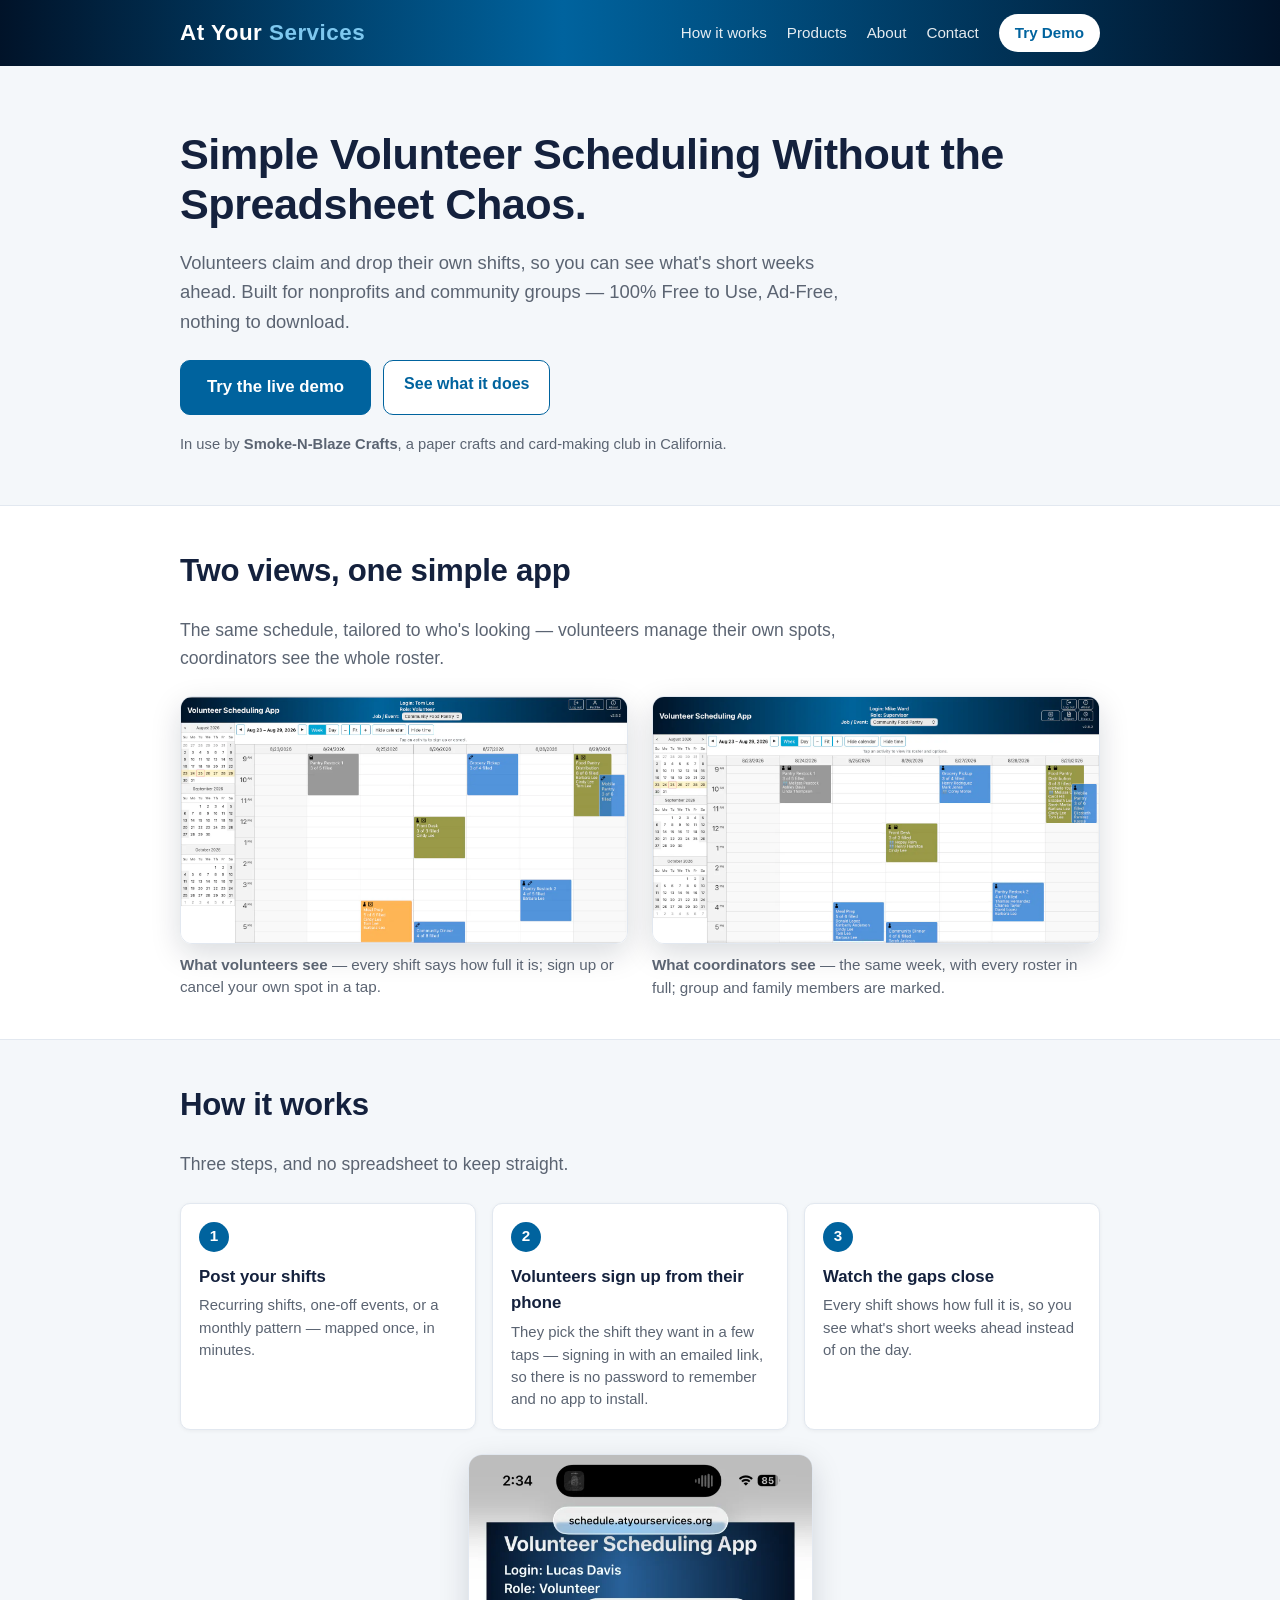
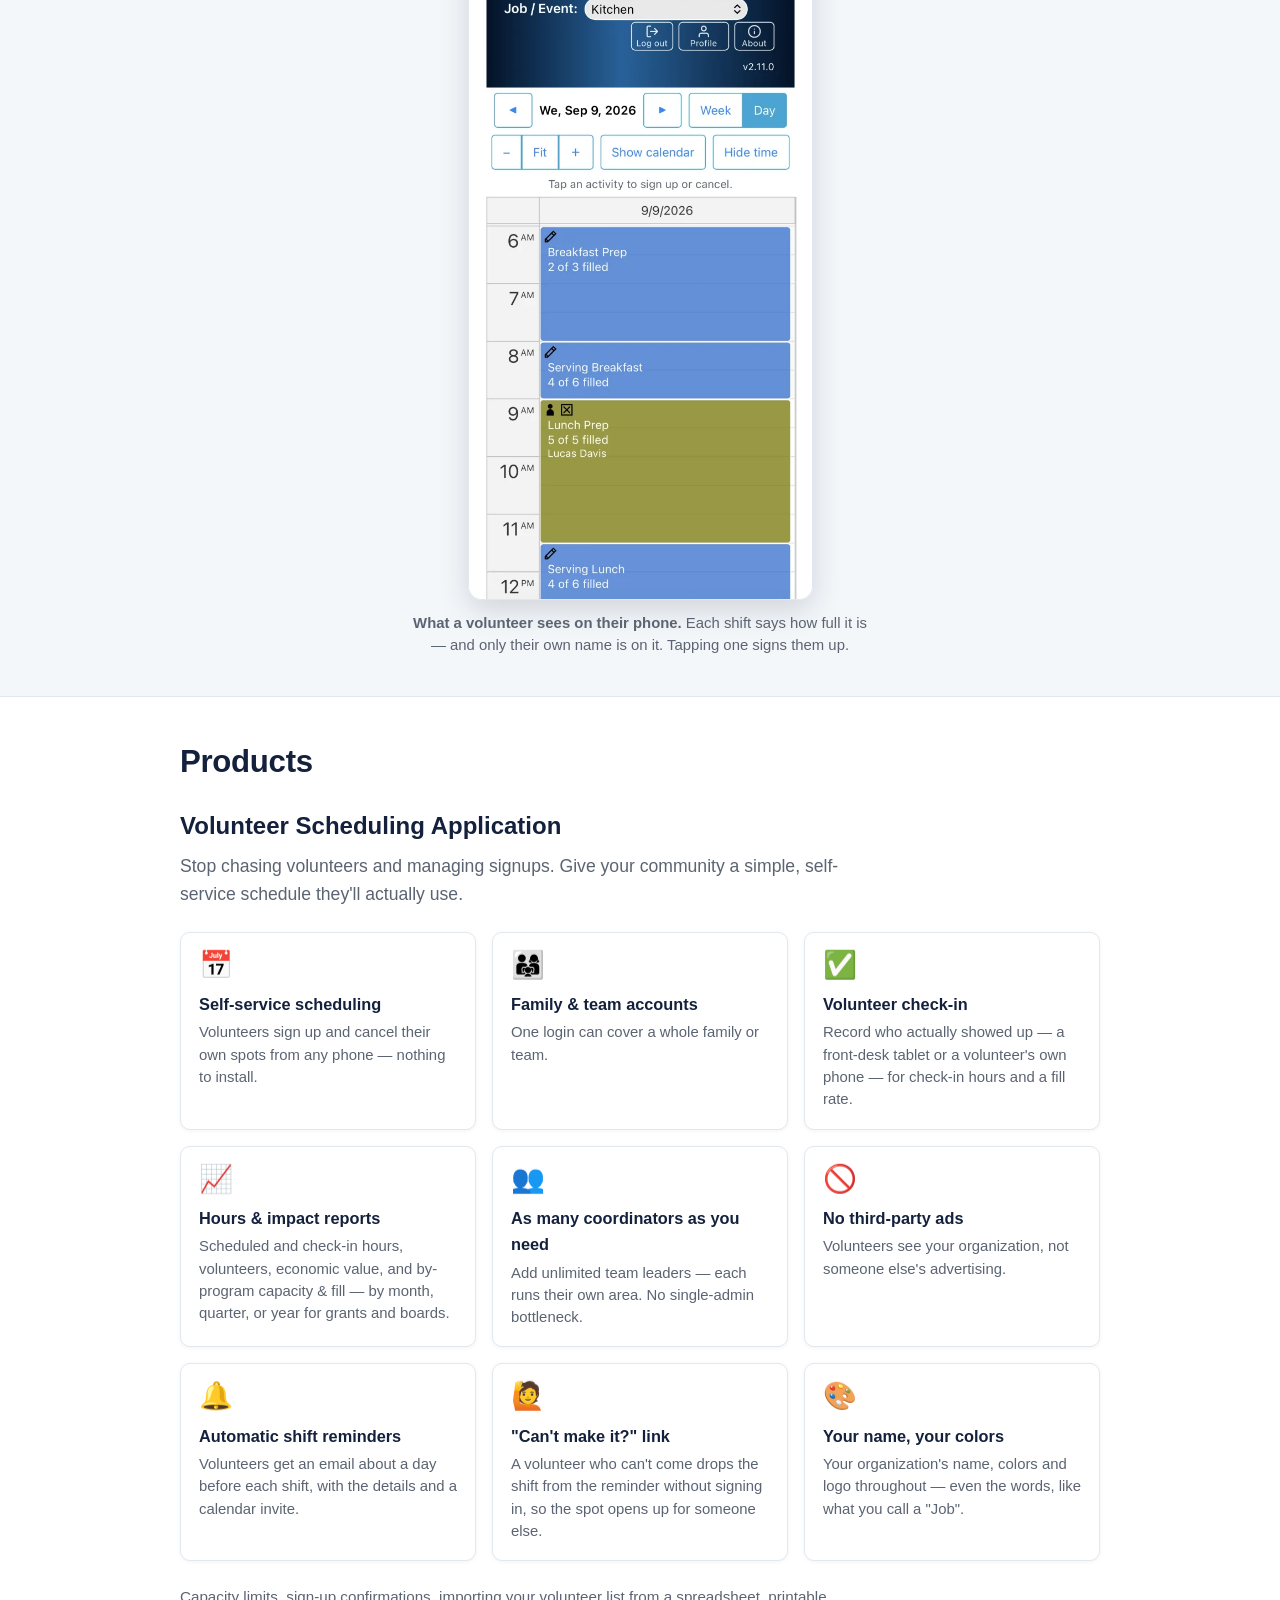
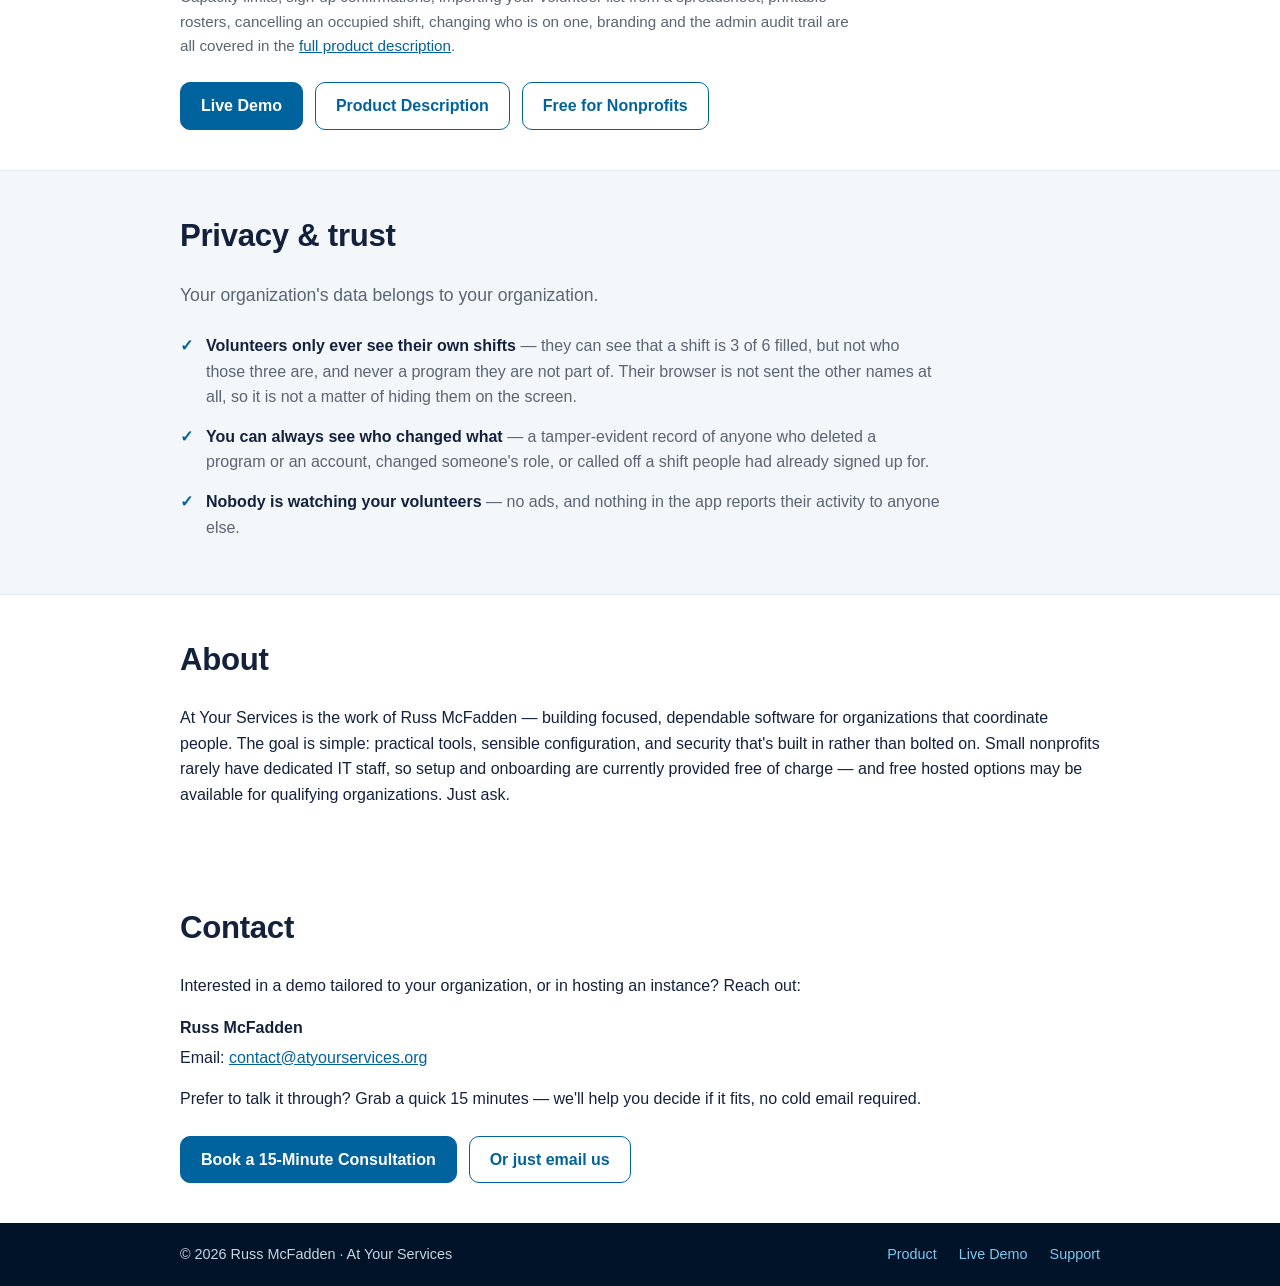
==== index.html @ eba47f74 "The landing page mentions importing your volunteer list It answers the first question a prospect ask" ====
<!DOCTYPE html>
<html lang="en">
<head>
  <meta charset="utf-8" />
  <meta name="viewport" content="width=device-width, initial-scale=1" />
  <title>At Your Services — Volunteer Scheduling for Nonprofits</title>
  <meta name="description" content="Simple volunteer scheduling for small nonprofits, without the spreadsheet chaos. Volunteers claim and drop their own shifts, and a door check-in shows what support each area actually got. Ad-free, nothing to download." />
  <link rel="canonical" href="https://atyourservices.org/" />
  <meta name="theme-color" content="#00639e" />

  <!-- Icons -->
  <link rel="icon" href="/favicon.svg" type="image/svg+xml" />
  <link rel="icon" href="/favicon.ico" sizes="any" />
  <link rel="apple-touch-icon" href="/apple-touch-icon.png" />

  <!-- Open Graph / Twitter -->
  <meta property="og:type" content="website" />
  <meta property="og:site_name" content="At Your Services" />
  <meta property="og:title" content="At Your Services — Volunteer Scheduling for Nonprofits" />
  <meta property="og:description" content="Simple volunteer scheduling for small nonprofits, without the spreadsheet chaos. Volunteers claim and drop their own shifts, and a door check-in shows what support each area actually got. Ad-free, nothing to download." />
  <meta property="og:url" content="https://atyourservices.org/" />
  <meta property="og:image" content="https://atyourservices.org/og-image.png" />
  <meta property="og:image:width" content="1200" />
  <meta property="og:image:height" content="630" />
  <meta name="twitter:card" content="summary_large_image" />
  <meta name="twitter:title" content="At Your Services — Volunteer Scheduling for Nonprofits" />
  <meta name="twitter:description" content="Simple volunteer scheduling for small nonprofits, without the spreadsheet chaos. Volunteers claim and drop their own shifts, and a door check-in shows what support each area actually got. Ad-free, nothing to download." />
  <meta name="twitter:image" content="https://atyourservices.org/og-image.png" />

  <link rel="stylesheet" href="styles.css?v=20260909" />

  <script type="application/ld+json">
  {
    "@context": "https://schema.org",
    "@type": "Organization",
    "name": "At Your Services",
    "url": "https://atyourservices.org/",
    "logo": "https://atyourservices.org/apple-touch-icon.png",
    "description": "At Your Services builds volunteer scheduling software for nonprofits, ministries, schools, clubs, and community groups.",
    "founder": {
      "@type": "Person",
      "name": "Russ McFadden"
    },
    "contactPoint": {
      "@type": "ContactPoint",
      "contactType": "sales",
      "email": "contact@atyourservices.org"
    }
  }
  </script>

  <script type="application/ld+json">
  {
    "@context": "https://schema.org",
    "@type": "WebSite",
    "name": "At Your Services",
    "url": "https://atyourservices.org/",
    "publisher": {
      "@type": "Organization",
      "name": "At Your Services",
      "url": "https://atyourservices.org/"
    }
  }
  </script>
</head>
<body>
  <header class="site-header">
    <div class="wrap header-inner">
      <a class="brand" href="/">At Your <span>Services</span></a>
      <nav class="nav">
        <a href="#how">How it works</a>
        <a href="#products">Products</a>
        <a href="#about">About</a>
        <a href="#contact">Contact</a>
        <a class="nav-demo" href="/demo" target="_blank" rel="noopener">Try Demo</a>
      </nav>
    </div>
  </header>

  <section class="hero">
    <div class="wrap">
      <h1>Simple Volunteer Scheduling Without the Spreadsheet Chaos.</h1>
      <p class="lead">
        Volunteers claim and drop their own shifts, so you can see what's short weeks ahead.
        Built for nonprofits and community groups — 100% Free to Use, Ad-Free, nothing to download.
      </p>
      <div class="cta-row">
        <a class="btn btn-primary btn-lg" href="/demo" target="_blank" rel="noopener">Try the live demo</a>
        <a class="btn btn-ghost" href="#products">See what it does</a>
      </div>
      <p class="hero-note">
        In use by <strong>Smoke-N-Blaze Crafts</strong>, a paper crafts and card-making club in California.
      </p>
    </div>
  </section>

  <main>
    <section class="section showcase">
      <div class="wrap">
        <h2>Two views, one simple app</h2>
        <p class="showcase-intro">
          The same schedule, tailored to who's looking — volunteers manage their own spots, coordinators
          see the whole roster.
        </p>
        <div class="shots">
          <figure class="shot">
            <!-- Deliberately NOT lazy: the hero above is text-only, so this is the first large paint
                 in a desktop viewport. Cloudflare RUM named it the LCP element at 7,272ms while it
                 carried the lazy attribute - a browser cannot request an image it has not yet
                 discovered, and discovery waits on layout.
                 The second shot below stays lazy. -->
            <img src="products/volunteer-preview.webp"
                 alt="Volunteer view — a week of food-pantry shifts, each labelled with how many of its places are filled and color-coded by whether it still needs people"
                 width="1405" height="774"
                 onerror="this.closest('figure').style.display='none'" />
            <figcaption><strong>What volunteers see</strong> — every shift says how full it is; sign up or cancel your own spot in a tap.</figcaption>
          </figure>
          <figure class="shot">
            <img src="products/coordinator-preview.webp"
                 alt="Coordinator view of that same week — every shift lists its full roster by name, with group-account members marked"
                 width="1404" height="774"
                 loading="lazy"
                 onerror="this.closest('figure').style.display='none'" />
            <figcaption><strong>What coordinators see</strong> — the same week, with every roster in full; group and family members are marked.</figcaption>
          </figure>
        </div>
      </div>
    </section>


    <section id="how" class="section section-alt">
      <div class="wrap">
        <h2>How it works</h2>
        <p class="showcase-intro">Three steps, and no spreadsheet to keep straight.</p>
        <ol class="steps">
          <li>
            <h3>Post your shifts</h3>
            <p>Recurring shifts, one-off events, or a monthly pattern — mapped once, in minutes.</p>
          </li>
          <li>
            <h3>Volunteers sign up from their phone</h3>
            <p>They pick the shift they want in a few taps — signing in with an emailed link, so there is
               no password to remember and no app to install.</p>
          </li>
          <li>
            <h3>Watch the gaps close</h3>
            <p>Every shift shows how full it is, so you see what's short weeks ahead instead of on the day.</p>
          </li>
        </ol>
        <figure class="phone-shot">
          <img src="products/volunteer-phone.webp"
               alt="A volunteer's phone showing one day in the Kitchen: Breakfast Prep 2 of 3 filled, Serving Breakfast 4 of 6, Lunch Prep full at 5 of 5 with their own name on it, Serving Lunch 4 of 6"
               width="620" height="1345" loading="lazy"
               onerror="this.closest('figure').style.display='none'" />
          <figcaption>
            <strong>What a volunteer sees on their phone.</strong> Each shift says how full it is —
            and only their own name is on it. Tapping one signs them up.
          </figcaption>
        </figure>
      </div>
    </section>

    <section id="products" class="section">
      <div class="wrap">
        <h2>Products</h2>
        <article class="product">
          <h3>Volunteer Scheduling Application</h3>
          <p class="product-intro">
            Stop chasing volunteers and managing signups. Give your community a simple, self-service
            schedule they'll actually use.
          </p>
          <div class="feature-grid">
            <div class="feature-item">
              <span class="ico" aria-hidden="true">📅</span>
              <h4>Self-service scheduling</h4>
              <p>Volunteers sign up and cancel their own spots from any phone — nothing to install.</p>
            </div>
            <div class="feature-item">
              <span class="ico" aria-hidden="true">👨‍👩‍👧</span>
              <h4>Family &amp; team accounts</h4>
              <p>One login can cover a whole family or team.</p>
            </div>
            <div class="feature-item">
              <span class="ico" aria-hidden="true">✅</span>
              <h4>Volunteer check-in</h4>
              <p>Record who actually showed up — a front-desk tablet or a volunteer's own phone — for check-in hours and a fill rate.</p>
            </div>
            <div class="feature-item">
              <span class="ico" aria-hidden="true">📈</span>
              <h4>Hours &amp; impact reports</h4>
              <p>Scheduled and check-in hours, volunteers, economic value, and by-program capacity &amp; fill — by month, quarter, or year for grants and boards.</p>
            </div>
            <div class="feature-item">
              <span class="ico" aria-hidden="true">👥</span>
              <h4>As many coordinators as you need</h4>
              <p>Add unlimited team leaders — each runs their own area. No single-admin bottleneck.</p>
            </div>
            <div class="feature-item">
              <span class="ico" aria-hidden="true">🚫</span>
              <h4>No third-party ads</h4>
              <p>Volunteers see your organization, not someone else's advertising.</p>
            </div>
            <div class="feature-item">
              <span class="ico" aria-hidden="true">🔔</span>
              <h4>Automatic shift reminders</h4>
              <p>Volunteers get an email about a day before each shift, with the details and a calendar invite.</p>
            </div>
            <div class="feature-item">
              <span class="ico" aria-hidden="true">🙋</span>
              <h4>"Can't make it?" link</h4>
              <p>A volunteer who can't come drops the shift from the reminder without signing in, so the spot opens up for someone else.</p>
            </div>
            <div class="feature-item">
              <span class="ico" aria-hidden="true">🎨</span>
              <h4>Your name, your colors</h4>
              <p>Your organization's name, colors and logo throughout — even the words, like what you call a "Job".</p>
            </div>
          </div>
          <p class="product-more">
            Capacity limits, sign-up confirmations, importing your volunteer list from a spreadsheet, printable rosters, cancelling an occupied
            shift, changing who is on one, branding and the admin audit trail are all covered in the
            <a href="products/scheduling">full product description</a>.
          </p>
          <div class="cta-row">
            <a class="btn btn-primary" href="/demo" target="_blank" rel="noopener">Live Demo</a>
            <a class="btn btn-ghost" href="products/scheduling">Product Description</a>
            <a class="btn btn-ghost" href="free-volunteer-scheduling">Free for Nonprofits</a>
          </div>
        </article>

      </div>
    </section>


    <section id="privacy" class="section section-alt">
      <div class="wrap">
        <h2>Privacy &amp; trust</h2>
        <p class="showcase-intro">Your organization's data belongs to your organization.</p>
        <ul class="trust-list">
          <li><strong>Volunteers only ever see their own shifts</strong> — they can see that a shift is
            3 of 6 filled, but not who those three are, and never a program they are not part of.
            Their browser is not sent the other names at all, so it is not a matter of hiding them on
            the screen.</li>
          <li><strong>You can always see who changed what</strong> — a tamper-evident record of anyone
            who deleted a program or an account, changed someone's role, or called off a shift people
            had already signed up for.</li>
          <li><strong>Nobody is watching your volunteers</strong> — no ads, and nothing in the app
            reports their activity to anyone else.</li>
        </ul>
      </div>
    </section>

    <section id="about" class="section">
      <div class="wrap">
        <h2>About</h2>
        <p>
          At Your Services is the work of Russ McFadden — building focused, dependable software for
          organizations that coordinate people. The goal is simple: practical tools, sensible
          configuration, and security that's built in rather than bolted on. Small nonprofits rarely have
          dedicated IT staff, so setup and onboarding are currently provided free of charge — and free
          hosted options may be available for qualifying organizations. Just ask.
        </p>
      </div>
    </section>

    <section id="contact" class="section">
      <div class="wrap">
        <h2>Contact</h2>
        <p>Interested in a demo tailored to your organization, or in hosting an instance? Reach out:</p>
        <ul class="contact-list">
          <li><strong>Russ McFadden</strong></li>
          <li>Email: <a href="mailto:contact@atyourservices.org">contact@atyourservices.org</a></li>
        </ul>
        <p>Prefer to talk it through? Grab a quick 15 minutes — we'll help you decide if it fits, no cold email required.</p>
        <div class="cta-row">
          <!-- Google Calendar appointment schedule (direct link; opens the booking page in a new tab). -->
          <a class="btn btn-primary" href="/book" target="_blank" rel="noopener">Book a 15-Minute Consultation</a>
          <a class="btn btn-ghost" href="mailto:contact@atyourservices.org">Or just email us</a>
        </div>
      </div>
    </section>
  </main>

  <footer class="site-footer">
    <div class="wrap footer-inner">
      <span>© <span id="year"></span> Russ McFadden · At Your Services</span>
      <nav class="footer-links">
        <a href="products/scheduling">Product</a>
        <a href="/demo" target="_blank" rel="noopener">Live Demo</a>
        <a href="mailto:contact@atyourservices.org">Support</a>
      </nav>
    </div>
  </footer>
  <script>
    document.getElementById('year').textContent = new Date().getFullYear();

    // The header is sticky, so a nav jump to #how / #products lands the heading underneath it unless the
    // target reserves the header's height - and that height is not one number (it grows to a column
    // under 600px, and page zoom moves the boundary). Measured here, same as the product page; the CSS
    // fallback is the TALLER value, so with no script an anchor sits low rather than hidden.
    (function () {
      var hdr = document.querySelector('.site-header');
      if (!hdr) return;
      var set = function () {
        document.documentElement.style.setProperty('--header-h', hdr.offsetHeight + 'px');
      };
      set();
      addEventListener('resize', set);
    })();
  </script>
</body>
</html>
---- styles.css ----
/* At Your Services portfolio site - single stylesheet, no build step */
:root {
  --ink: #14213d;
  --muted: #5b6472;
  --accent: #00639e;
  --accent-dark: #011329;
  --bg: #ffffff;
  --bg-alt: #f4f7fa;
  --border: #e2e8f0;
  --radius: 10px;
  --wrap: 960px;
}

* { box-sizing: border-box; }
html { scroll-behavior: smooth; }
body {
  margin: 0;
  color: var(--ink);
  background: var(--bg);
  font-family: -apple-system, BlinkMacSystemFont, "Segoe UI", Roboto, "Helvetica Neue", Arial, sans-serif;
  line-height: 1.6;
}
.wrap { max-width: var(--wrap); margin: 0 auto; padding: 0 20px; }
a { color: var(--accent); }

/* header */
.site-header {
  background: linear-gradient(to right, var(--accent-dark) 0%, var(--accent) 44%, var(--accent-dark) 100%);
  color: #fff;
  position: sticky;
  top: 0;
  z-index: 50;
}
.header-inner { display: flex; align-items: center; justify-content: space-between; padding: 14px 20px; }
.brand { color: #fff; font-weight: 800; font-size: 1.4rem; text-decoration: none; letter-spacing: 0.5px; }
.brand span { color: #7ec8ef; }
.nav { display: flex; align-items: center; }
.nav a { color: #fff; text-decoration: none; margin-left: 20px; font-size: 0.95rem; opacity: 0.9; }
.nav a:hover { opacity: 1; text-decoration: underline; }
/* persistent demo button, always visible in the sticky header */
.nav a.nav-demo {
  background: #fff; color: var(--accent); opacity: 1; font-weight: 700;
  padding: 7px 16px; border-radius: 999px;
}
.nav a.nav-demo:hover { background: #eef6fb; text-decoration: none; }

/* hero */
.hero { padding: 64px 0 48px; background: var(--bg-alt); border-bottom: 1px solid var(--border); }
.hero h1 { font-size: 2.7rem; font-weight: 800; line-height: 1.15; letter-spacing: -0.5px; margin: 0 0 18px; max-width: 900px; }
.lead { font-size: 1.15rem; color: var(--muted); max-width: 680px; }

/* two-views showcase: volunteer + coordinator screenshots side by side */
.showcase-intro { font-size: 1.1rem; color: var(--muted); max-width: 720px; margin: 0 0 24px; }
.shots { display: grid; grid-template-columns: 1fr 1fr; gap: 24px; }
.shot { margin: 0; }
.shot img {
  width: 100%; height: auto; display: block;
  border-radius: 12px; border: 1px solid var(--border);
  box-shadow: 0 10px 30px rgba(1, 19, 41, 0.15);
}
.shot figcaption { margin-top: 10px; font-size: 0.95rem; color: var(--muted); line-height: 1.5; }
@media (max-width: 820px) { .shots { grid-template-columns: 1fr; } }

/* buttons */
.cta-row { display: flex; flex-wrap: wrap; gap: 12px; margin-top: 24px; }
.btn { display: inline-block; padding: 10px 20px; border-radius: var(--radius); text-decoration: none; font-weight: 600; border: 1px solid transparent; }
.btn-lg { padding: 13px 26px; font-size: 1.05rem; }
.btn-primary { background: var(--accent); color: #fff; border-color: var(--accent); }
.btn-primary:hover { background: #004f7e; }
.btn-ghost { background: #fff; color: var(--accent); border-color: var(--accent); }
.btn-ghost:hover { background: #eef6fb; }

/* sections */
.section { padding: 40px 0; }
/* An anchored section must clear the sticky header - see the measuring script on the page. The fallback
   is the tallest case (mobile column nav), so with no script a jump lands low rather than hidden. */
.section[id] { scroll-margin-top: calc(var(--header-h, 145px) + 12px); }
.section-alt { background: var(--bg-alt); border-top: 1px solid var(--border); border-bottom: 1px solid var(--border); }
.section h2 { font-size: 1.95rem; font-weight: 800; letter-spacing: -0.3px; margin: 0 0 20px; }

/* product block + feature cards */
.product h3 { margin: 0 0 6px; font-size: 1.5rem; }
.product-intro { color: var(--muted); font-size: 1.1rem; max-width: 680px; margin: 0 0 24px; }
.feature-grid { display: grid; grid-template-columns: repeat(auto-fit, minmax(230px, 1fr)); gap: 16px; margin-bottom: 24px; }
.feature-item { background: #fff; border: 1px solid var(--border); border-radius: var(--radius); padding: 18px; box-shadow: 0 1px 4px rgba(0,0,0,0.05); }
.feature-item .ico { font-size: 1.7rem; line-height: 1; }
.feature-item h4 { margin: 10px 0 4px; font-size: 1.02rem; }
.feature-item p { margin: 0; color: var(--muted); font-size: 0.93rem; line-height: 1.5; }
/* No .highlight variant: it marked "the two differentiators vs. SignUpGenius" back when the grid held
   13 tiles. At six - all of them chosen as differentiators - accenting a third of them read as patchy
   rather than emphatic, and it sat on the wrong pair (ads/coordinators, not check-in/hours). */

.card { background: #fff; border: 1px solid var(--border); border-radius: var(--radius); padding: 24px; box-shadow: 0 1px 4px rgba(0,0,0,0.06); }
.card h3 { margin-top: 0; }
.card-muted { background: var(--bg-alt); }
.product-more { color: var(--muted); font-size: 0.95rem; max-width: 680px; margin: 20px 0 0; }
.hero-note { color: var(--muted); font-size: 0.92rem; margin: 18px 0 0; }

/* how it works - a real <ol> so the sequence lives in the markup, not only in the styling */
.steps { list-style: none; counter-reset: step; padding: 0; margin: 0;
  display: grid; grid-template-columns: repeat(auto-fit, minmax(240px, 1fr)); gap: 16px; }
.steps li { counter-increment: step; background: #fff; border: 1px solid var(--border);
  border-radius: var(--radius); padding: 18px; box-shadow: 0 1px 4px rgba(0,0,0,0.05); }
.steps li::before { content: counter(step); display: flex; align-items: center; justify-content: center;
  width: 30px; height: 30px; border-radius: 999px; background: var(--accent); color: #fff;
  font-weight: 700; font-size: 0.95rem; }
.steps h3 { margin: 12px 0 4px; font-size: 1.05rem; }
.steps p { margin: 0; color: var(--muted); font-size: 0.93rem; line-height: 1.5; }
/* the volunteer's own phone, so a coordinator can see what they are asking people to use. Narrow and
   tall, so it is capped rather than stretched to the column - a 620px-wide grab blown up looks fake. */
.phone-shot { margin: 24px 0 0; display: flex; flex-direction: column; align-items: center; text-align: center; }
.phone-shot img { width: 100%; max-width: 345px; height: auto; display: block;
  border-radius: 14px; border: 1px solid var(--border); box-shadow: 0 10px 30px rgba(1, 19, 41, 0.15); }
.phone-shot figcaption { margin-top: 12px; max-width: 460px; font-size: 0.93rem; color: var(--muted); line-height: 1.5; }

/* privacy & trust - reassurance, so it reads as a checklist rather than a pitch */
.trust-list { list-style: none; padding: 0; margin: 0; max-width: 760px; }
.trust-list li { position: relative; padding-left: 26px; margin-bottom: 14px; color: var(--muted); }
.trust-list li::before { content: "\2713"; position: absolute; left: 0; color: var(--accent); font-weight: 700; }
.trust-list strong { color: var(--ink); }

.contact-list { list-style: none; padding: 0; }
.contact-list li { margin: 4px 0; }

/* footer */
.site-footer { background: var(--accent-dark); color: #cbd5e1; }
.footer-inner { display: flex; align-items: center; justify-content: space-between; gap: 12px; flex-wrap: wrap; padding: 20px; font-size: 0.9rem; }
.footer-links a { margin-left: 18px; }
.footer-links a:first-child { margin-left: 0; }
.site-footer a { color: #7ec8ef; text-decoration: none; }
.site-footer a:hover { text-decoration: underline; }

/* product description page */
.doc { padding: 40px 0 64px; }
.doc h1 { font-size: 2rem; margin-bottom: 8px; }
.doc .subtitle { color: var(--muted); margin-top: 0; }
.doc h2 { font-size: 1.35rem; margin-top: 36px; border-bottom: 1px solid var(--border); padding-bottom: 6px;
  /* .site-header is sticky, so an anchored jump lands the heading UNDER it unless the target reserves
     at least the header's height - and that height is not one number (64px wide, 98px narrow, and page
     zoom moves the boundary). --header-h is measured by the inline script on the page; the fallback is
     the TALLER case on purpose, so with no script an anchor sits low rather than hidden. */
  scroll-margin-top: calc(var(--header-h, 98px) + 12px); }
/* Contents list on the long product page - a <details> so it is one line until wanted, using the same
   styling as the page's other accordions. Its <summary> is not a heading, so the jump list stays out of
   the outline it describes. */
.doc .toc ul { list-style: none; padding: 0; margin: 0 0 4px; display: flex; flex-wrap: wrap; gap: 6px 18px; }
/* one entry per line, never broken mid-phrase - a wrapped "Volunteer check-in & verified attendance"
   reads as two entries */
.doc .toc li { font-size: 0.95rem; white-space: nowrap; }
.doc h3 { font-size: 1.1rem; margin-top: 24px; }
.doc ul { padding-left: 20px; }
.doc li > ul { margin: 6px 0 10px; }
.doc .backlink { display: inline-block; margin-bottom: 8px; }
.doc .legend span { display: inline-block; width: 14px; height: 14px; border-radius: 3px; vertical-align: middle; margin-right: 8px; }
.doc .callout { background: var(--bg-alt); border-left: 4px solid var(--accent); padding: 12px 16px; border-radius: 6px; }
.doc .lead-hook { font-size: 1.15rem; color: var(--ink); margin: 8px 0 20px; }
.doc details { background: var(--bg-alt); border: 1px solid var(--border); border-radius: 6px; padding: 4px 16px; margin: 12px 0; }
.doc details[open] { padding-bottom: 12px; }
.doc details summary { cursor: pointer; font-weight: 600; color: var(--accent); padding: 8px 0; }
.doc details summary:hover { text-decoration: underline; }

@media (max-width: 820px) {
  .hero-grid { grid-template-columns: 1fr; gap: 28px; }
  .hero-shot { order: 2; }
}

@media (max-width: 600px) {
  .hero h1 { font-size: 1.95rem; }
  /* this is what makes the sticky header 98px instead of 64px; the anchor offset no longer has to be
     restated here, because it is measured from the header itself (see --header-h) */
  .header-inner { flex-direction: column; gap: 10px; }
  .nav { flex-wrap: wrap; justify-content: center; }
  .nav a { margin: 0 8px; }
  .nav a.nav-demo { margin: 4px 8px 0; }
}
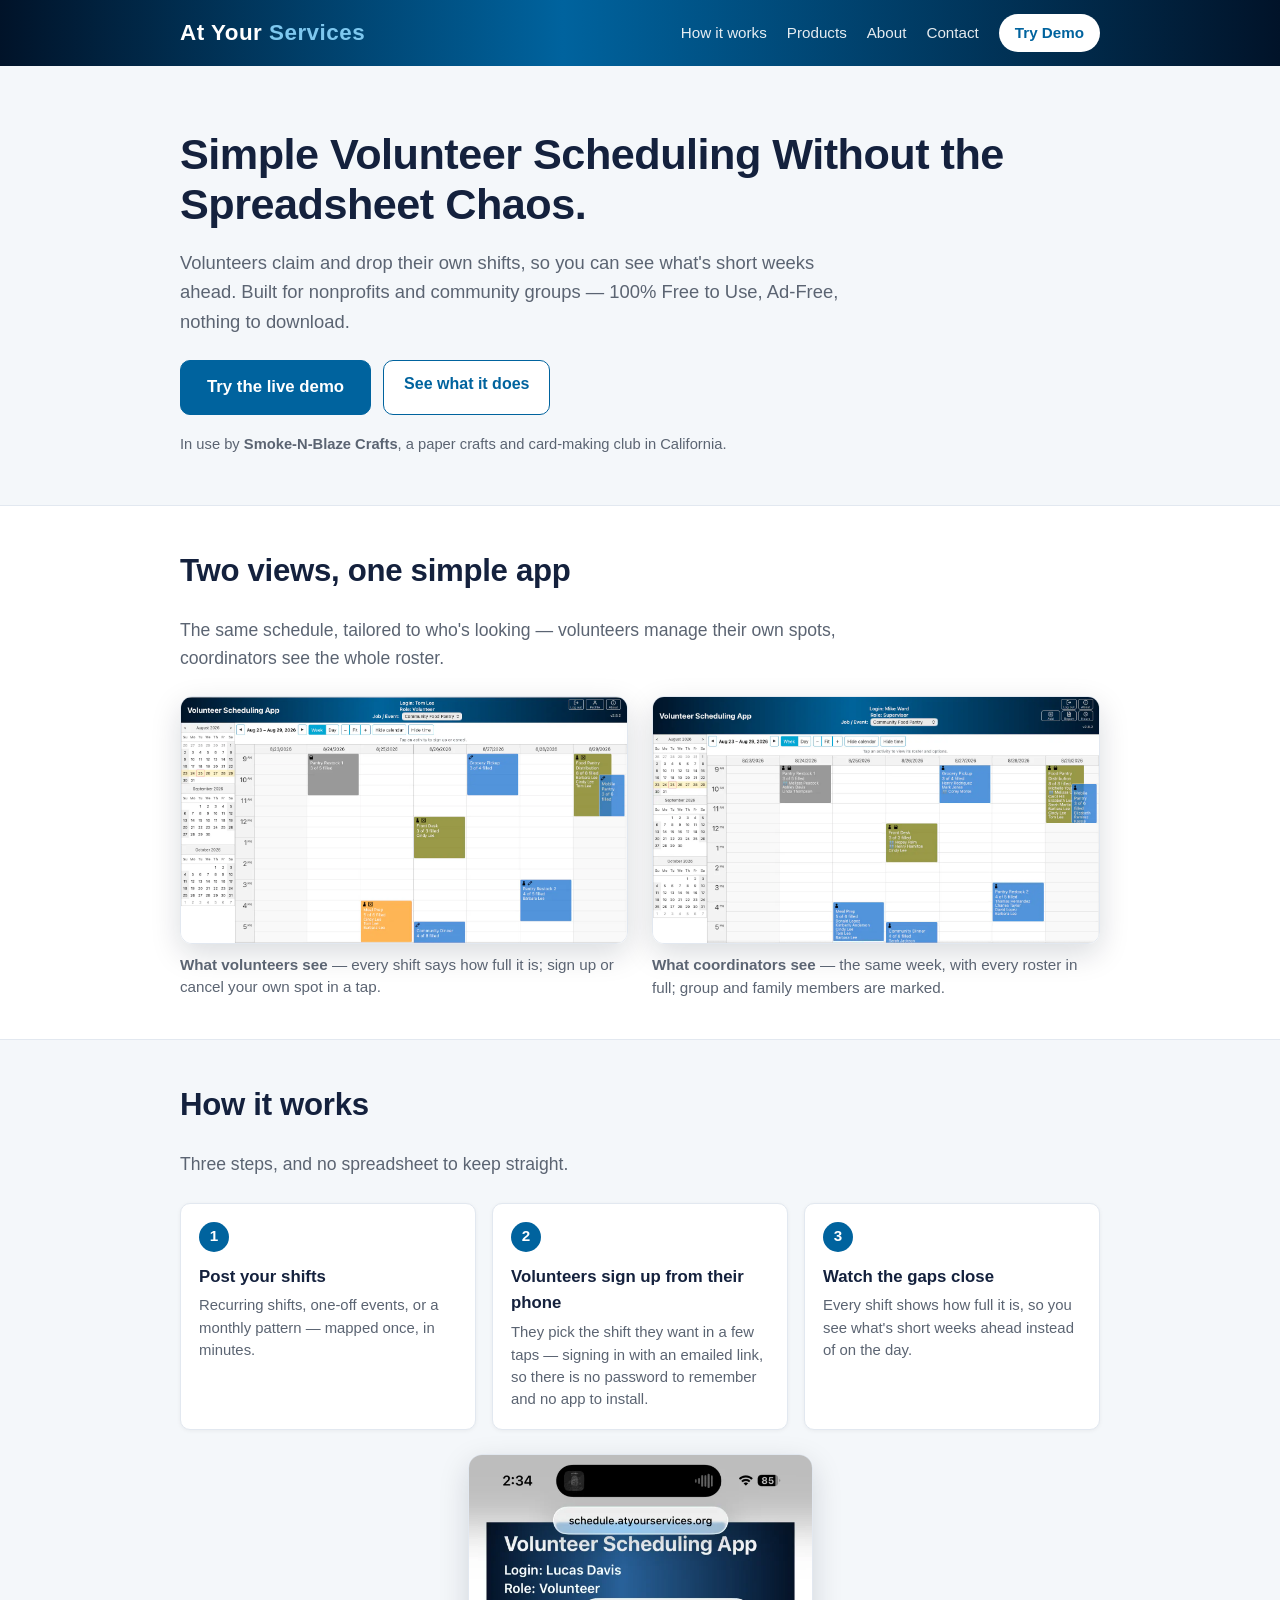
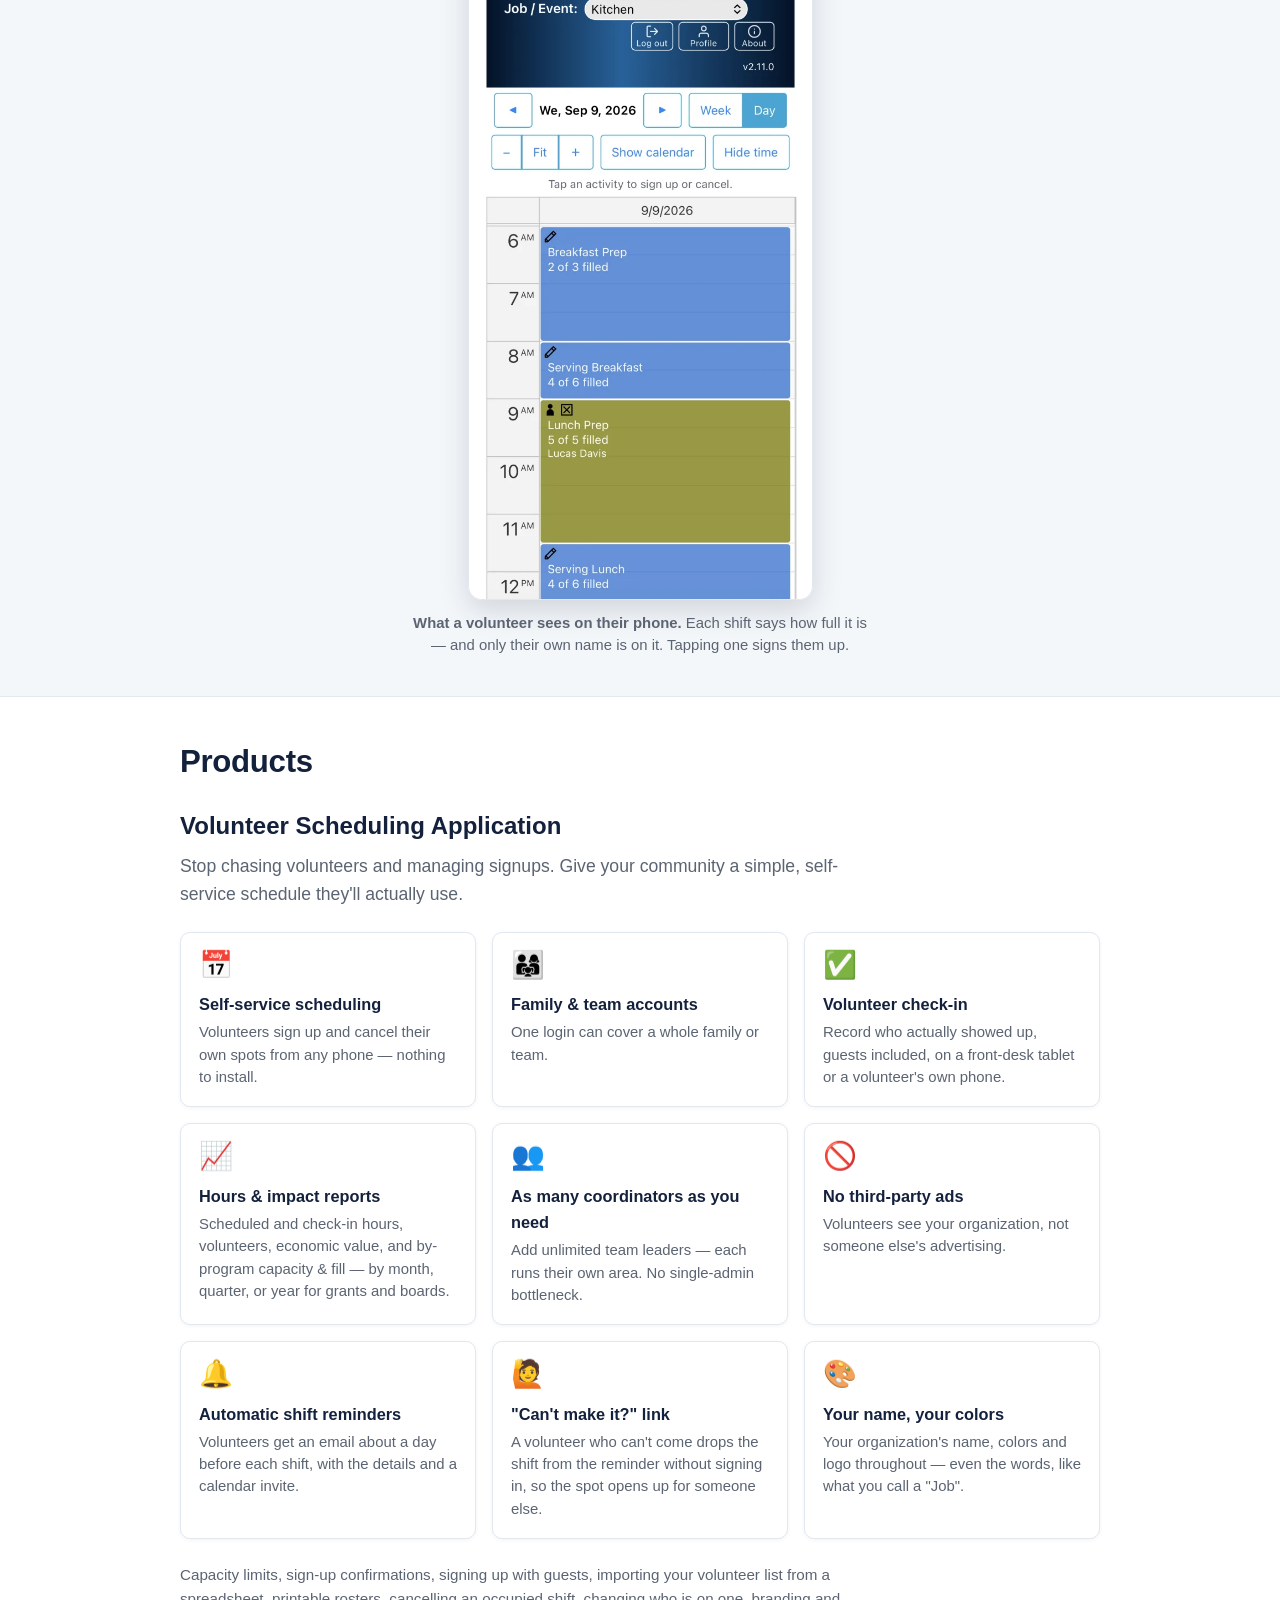
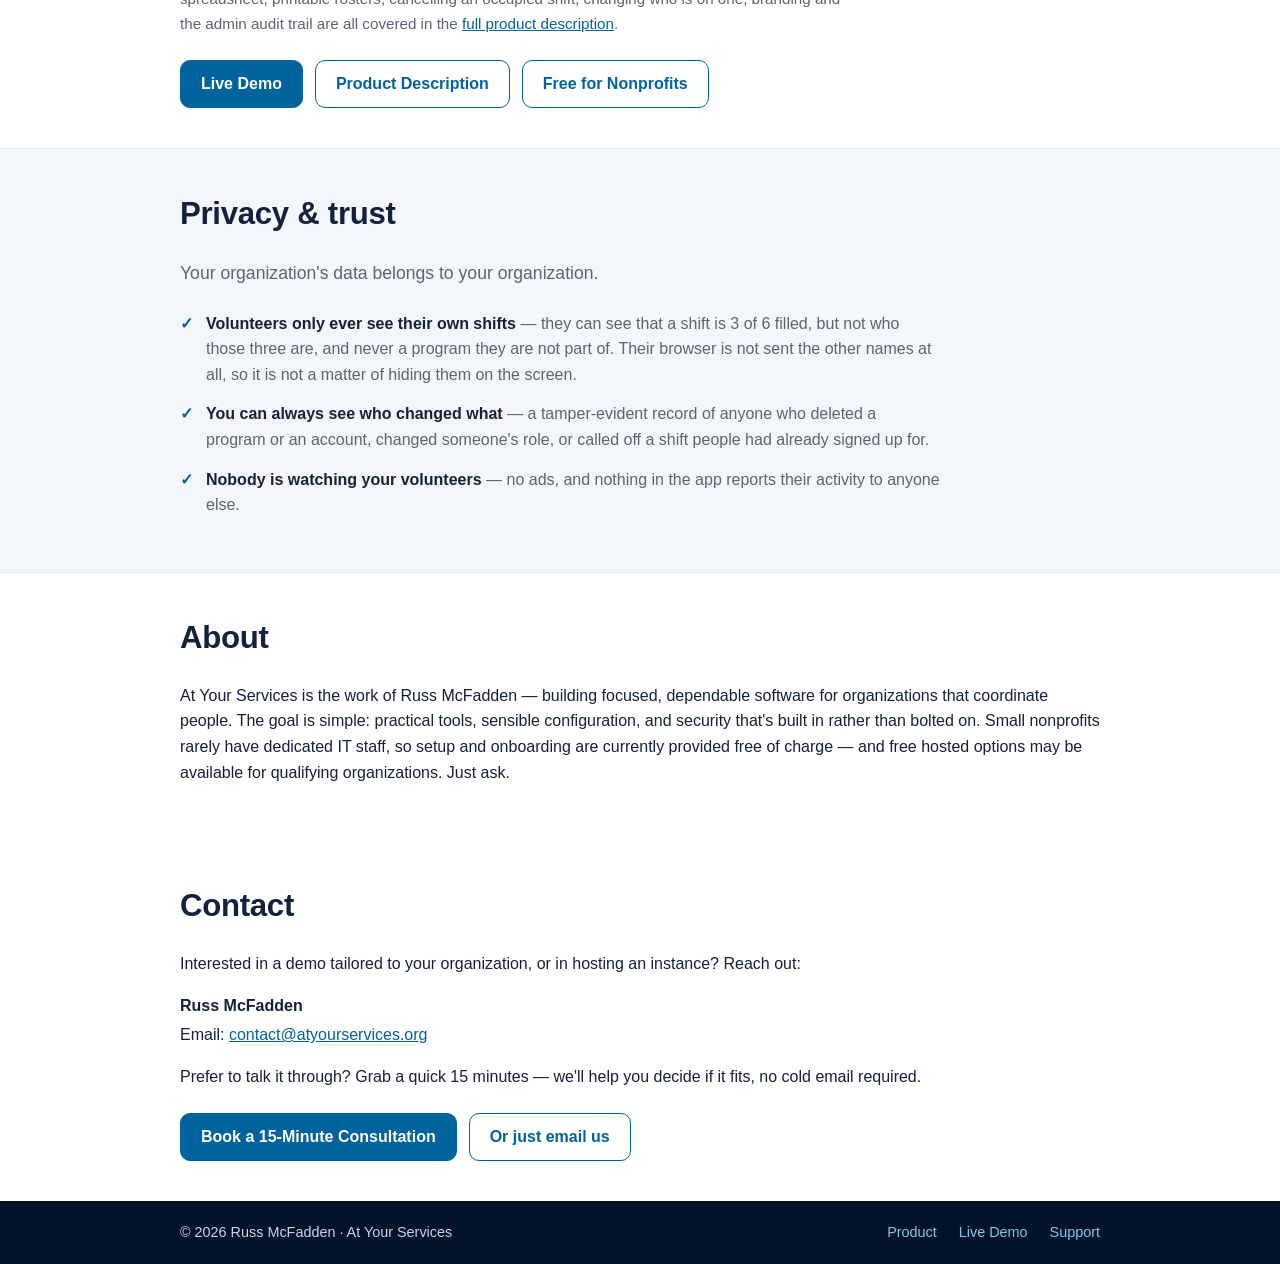
==== commit fb5e4f0f: "Home + product page: guests in check-in and the "covered in" list, the check-in station on private J" ====
--- a/index.html
+++ b/index.html
@@ -183,7 +183,7 @@
             <div class="feature-item">
               <span class="ico" aria-hidden="true">✅</span>
               <h4>Volunteer check-in</h4>
-              <p>Record who actually showed up — a front-desk tablet or a volunteer's own phone — for check-in hours and a fill rate.</p>
+              <p>Record who actually showed up, guests included, on a front-desk tablet or a volunteer's own phone.</p>
             </div>
             <div class="feature-item">
               <span class="ico" aria-hidden="true">📈</span>
@@ -217,7 +217,7 @@
             </div>
           </div>
           <p class="product-more">
-            Capacity limits, sign-up confirmations, importing your volunteer list from a spreadsheet, printable rosters, cancelling an occupied
+            Capacity limits, sign-up confirmations, signing up with guests, importing your volunteer list from a spreadsheet, printable rosters, cancelling an occupied
             shift, changing who is on one, branding and the admin audit trail are all covered in the
             <a href="products/scheduling">full product description</a>.
           </p>
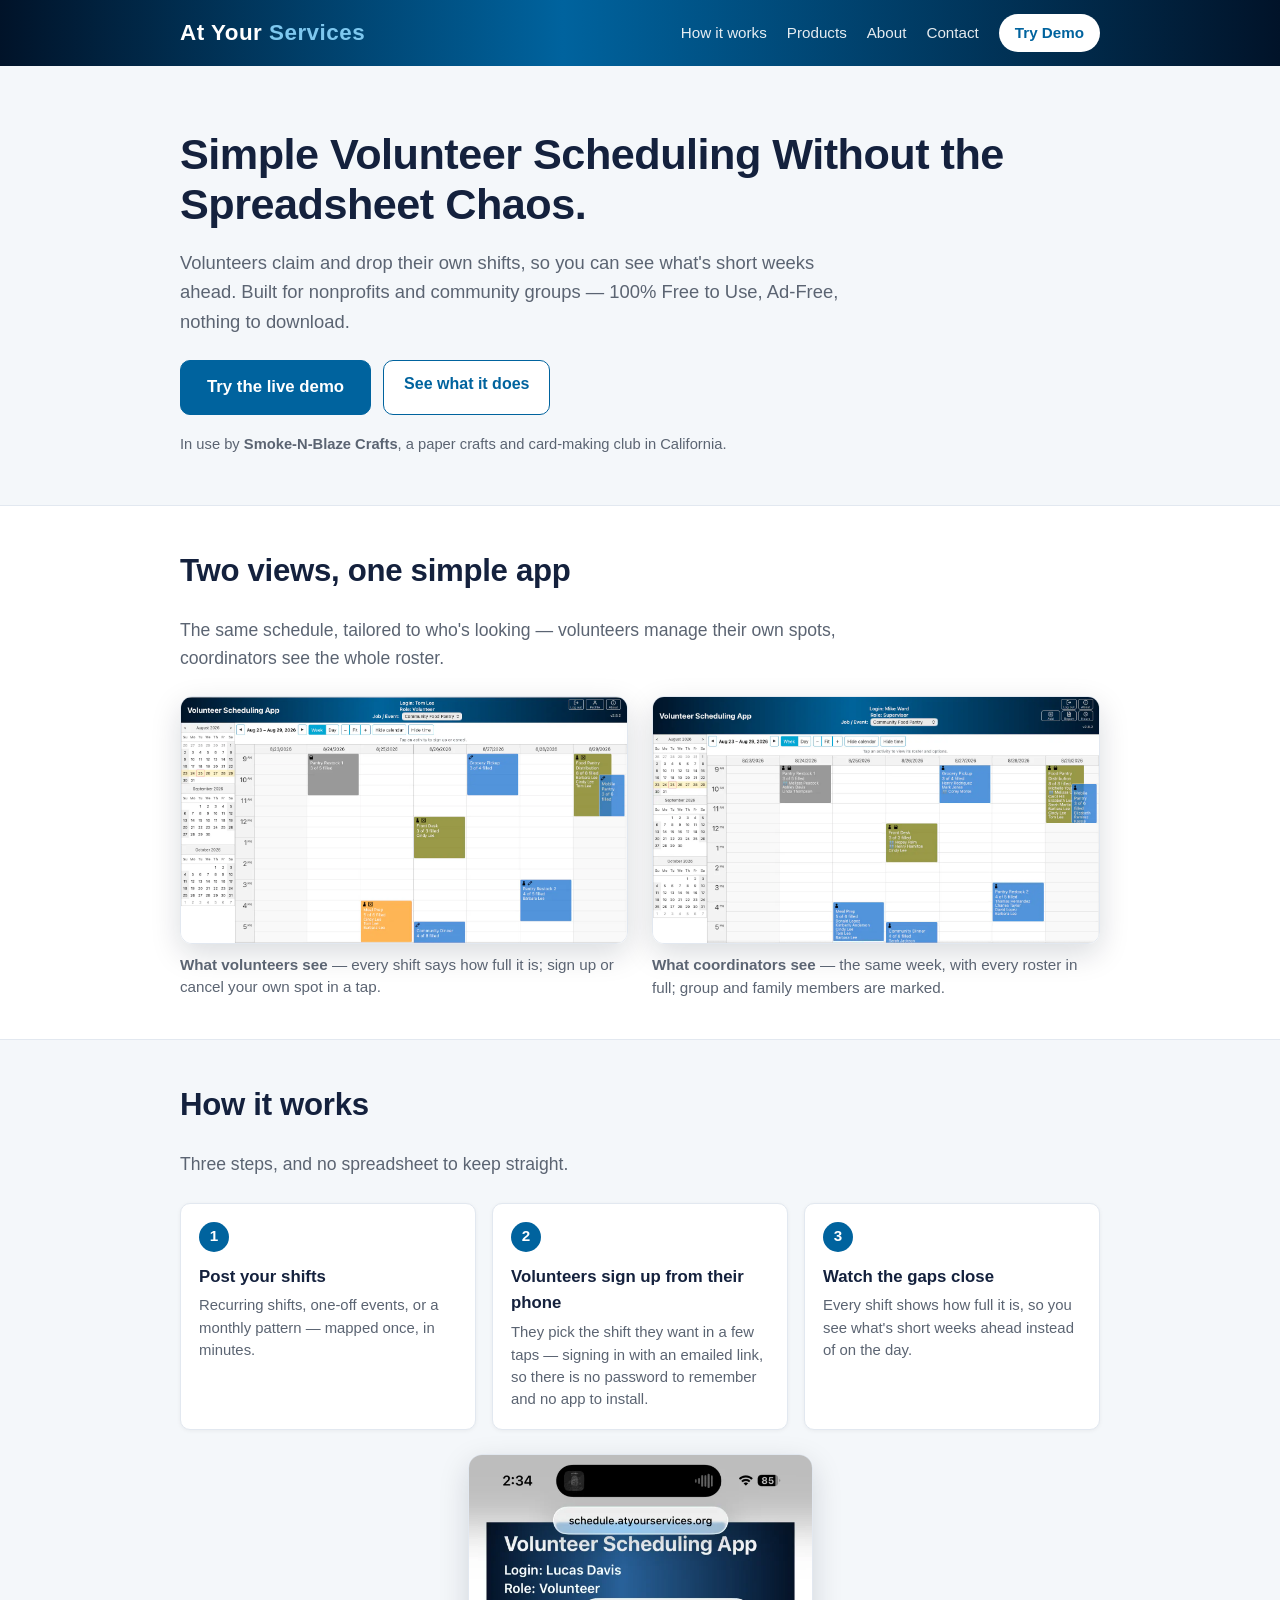
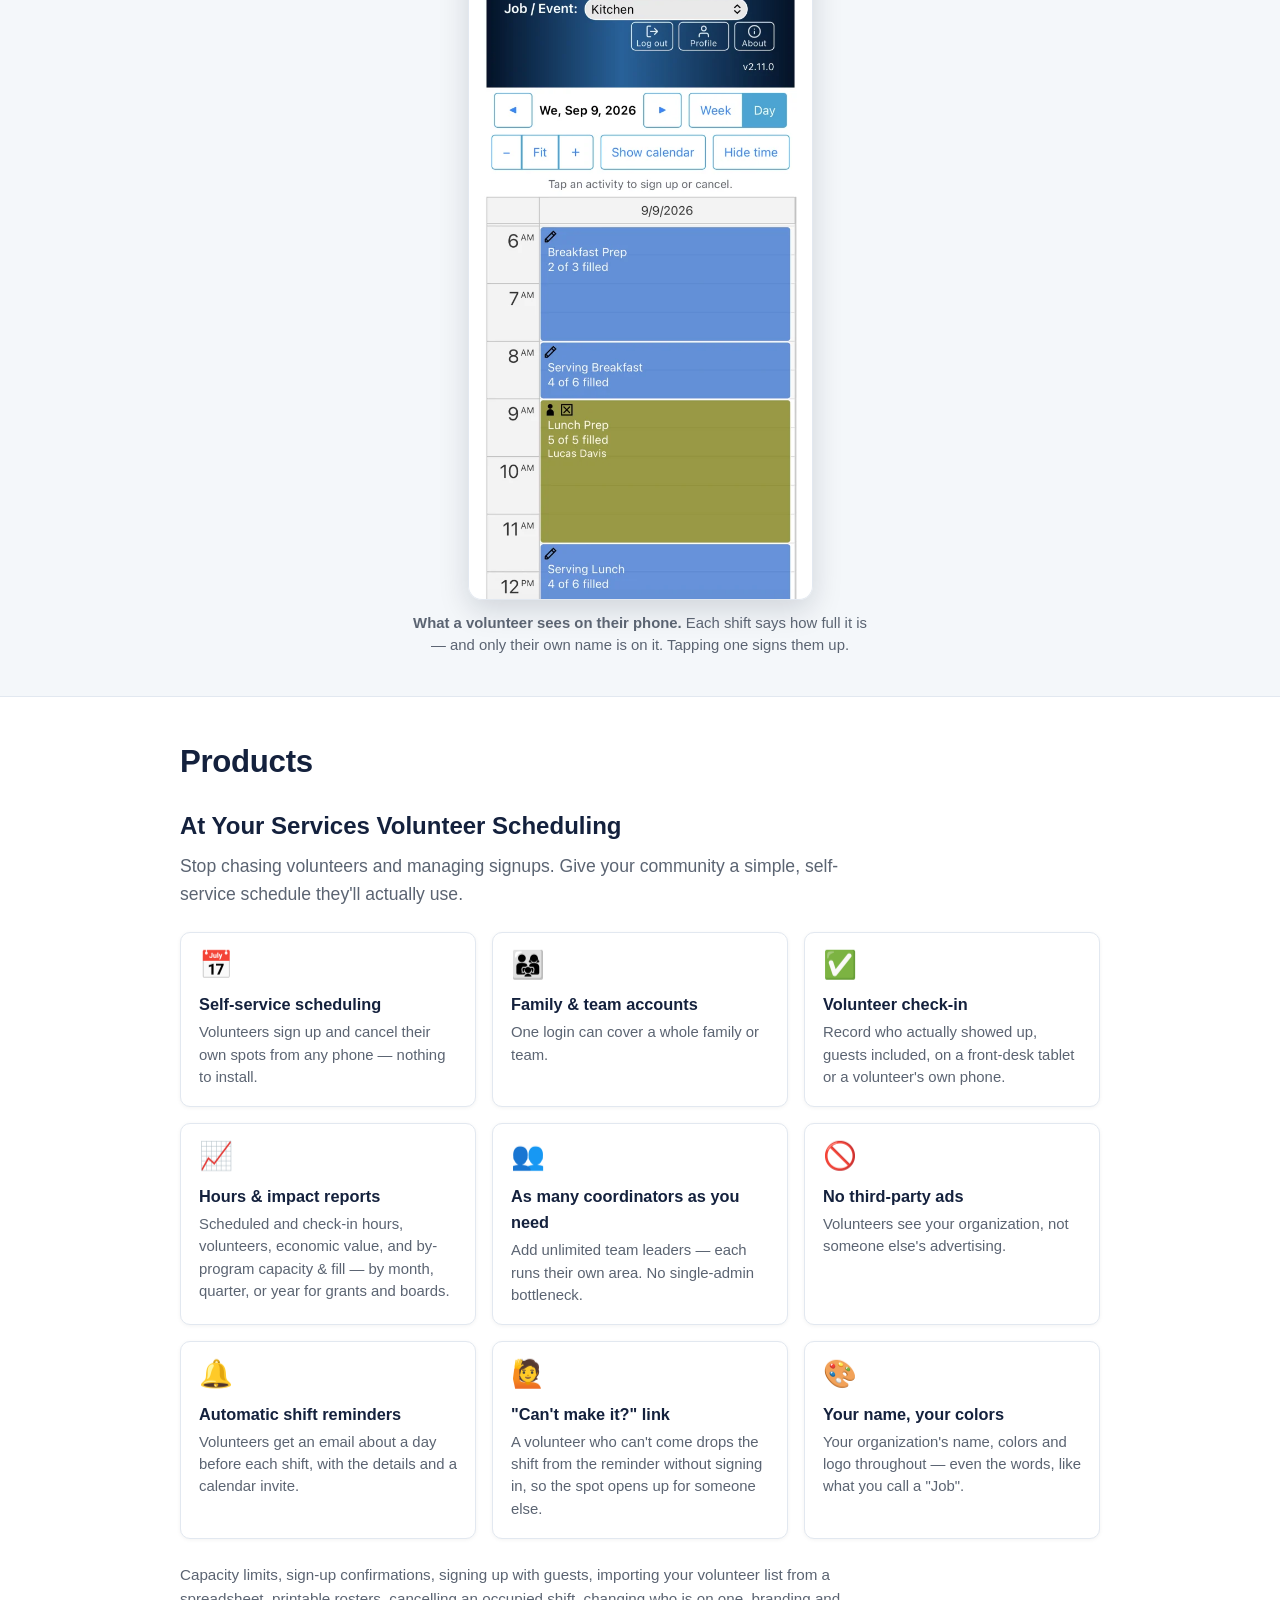
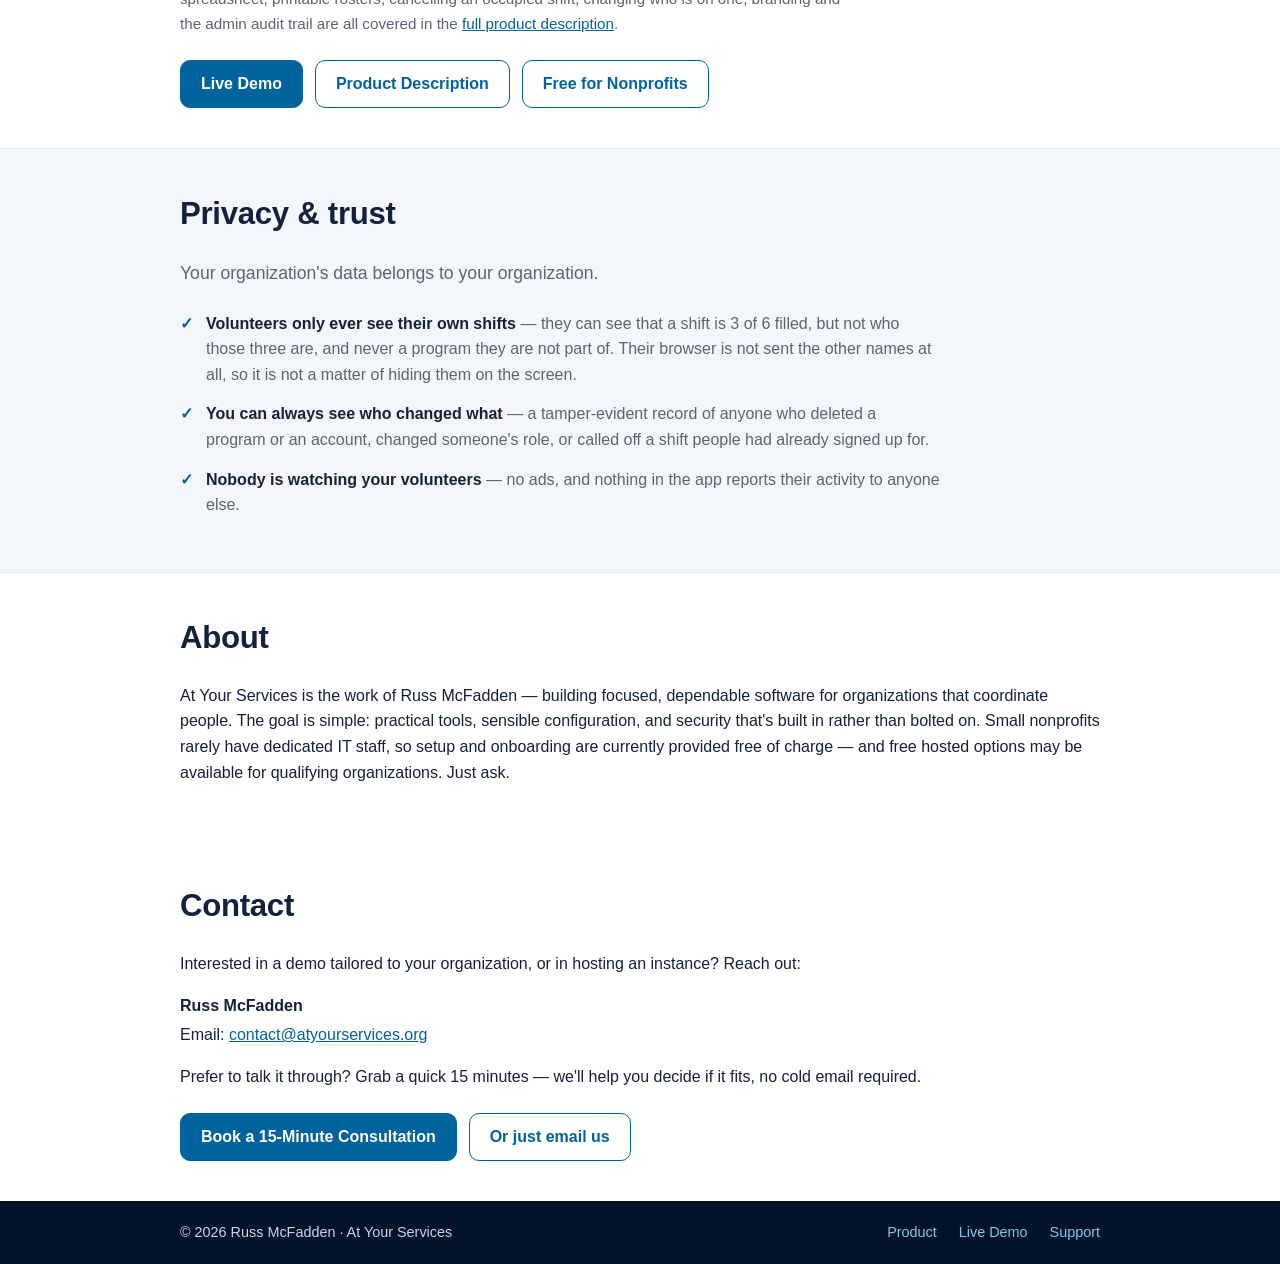
==== commit 6f752285: "Titles and metas keyword-first; product named At Your Services Volunteer Scheduling; home SoftwareAp" ====
--- a/index.html
+++ b/index.html
@@ -3,8 +3,8 @@
 <head>
   <meta charset="utf-8" />
   <meta name="viewport" content="width=device-width, initial-scale=1" />
-  <title>At Your Services — Volunteer Scheduling for Nonprofits</title>
-  <meta name="description" content="Simple volunteer scheduling for small nonprofits, without the spreadsheet chaos. Volunteers claim and drop their own shifts, and a door check-in shows what support each area actually got. Ad-free, nothing to download." />
+  <title>Free Volunteer Scheduling App for Nonprofits | At Your Services</title>
+  <meta name="description" content="Free, ad-free volunteer scheduling for small nonprofits. Volunteers claim and drop their own shifts from any phone, with day-of check-in and hours reports." />
   <link rel="canonical" href="https://atyourservices.org/" />
   <meta name="theme-color" content="#00639e" />
 
@@ -16,15 +16,15 @@
   <!-- Open Graph / Twitter -->
   <meta property="og:type" content="website" />
   <meta property="og:site_name" content="At Your Services" />
-  <meta property="og:title" content="At Your Services — Volunteer Scheduling for Nonprofits" />
-  <meta property="og:description" content="Simple volunteer scheduling for small nonprofits, without the spreadsheet chaos. Volunteers claim and drop their own shifts, and a door check-in shows what support each area actually got. Ad-free, nothing to download." />
+  <meta property="og:title" content="Free Volunteer Scheduling App for Nonprofits | At Your Services" />
+  <meta property="og:description" content="Free, ad-free volunteer scheduling for small nonprofits. Volunteers claim and drop their own shifts from any phone, with day-of check-in and hours reports." />
   <meta property="og:url" content="https://atyourservices.org/" />
   <meta property="og:image" content="https://atyourservices.org/og-image.png" />
   <meta property="og:image:width" content="1200" />
   <meta property="og:image:height" content="630" />
   <meta name="twitter:card" content="summary_large_image" />
-  <meta name="twitter:title" content="At Your Services — Volunteer Scheduling for Nonprofits" />
-  <meta name="twitter:description" content="Simple volunteer scheduling for small nonprofits, without the spreadsheet chaos. Volunteers claim and drop their own shifts, and a door check-in shows what support each area actually got. Ad-free, nothing to download." />
+  <meta name="twitter:title" content="Free Volunteer Scheduling App for Nonprofits | At Your Services" />
+  <meta name="twitter:description" content="Free, ad-free volunteer scheduling for small nonprofits. Volunteers claim and drop their own shifts from any phone, with day-of check-in and hours reports." />
   <meta name="twitter:image" content="https://atyourservices.org/og-image.png" />
 
   <link rel="stylesheet" href="styles.css?v=20260909" />
@@ -55,6 +55,30 @@
     "@type": "WebSite",
     "name": "At Your Services",
     "url": "https://atyourservices.org/",
+    "publisher": {
+      "@type": "Organization",
+      "name": "At Your Services",
+      "url": "https://atyourservices.org/"
+    }
+  }
+  </script>
+
+  <script type="application/ld+json">
+  {
+    "@context": "https://schema.org",
+    "@type": "SoftwareApplication",
+    "name": "At Your Services Volunteer Scheduling",
+    "applicationCategory": "BusinessApplication",
+    "operatingSystem": "Web",
+    "url": "https://atyourservices.org/products/scheduling",
+    "description": "Free, ad-free volunteer scheduling for small nonprofits. Volunteers claim and drop their own shifts from any phone, with family and group accounts, guests, day-of check-in, and volunteer-hours reports for boards and funders.",
+    "image": "https://atyourservices.org/og-image.png",
+    "offers": {
+      "@type": "Offer",
+      "price": "0",
+      "priceCurrency": "USD",
+      "description": "No software-license cost; optional managed hosting at pass-through infrastructure cost."
+    },
     "publisher": {
       "@type": "Organization",
       "name": "At Your Services",
@@ -164,7 +188,7 @@
       <div class="wrap">
         <h2>Products</h2>
         <article class="product">
-          <h3>Volunteer Scheduling Application</h3>
+          <h3>At Your Services Volunteer Scheduling</h3>
           <p class="product-intro">
             Stop chasing volunteers and managing signups. Give your community a simple, self-service
             schedule they'll actually use.
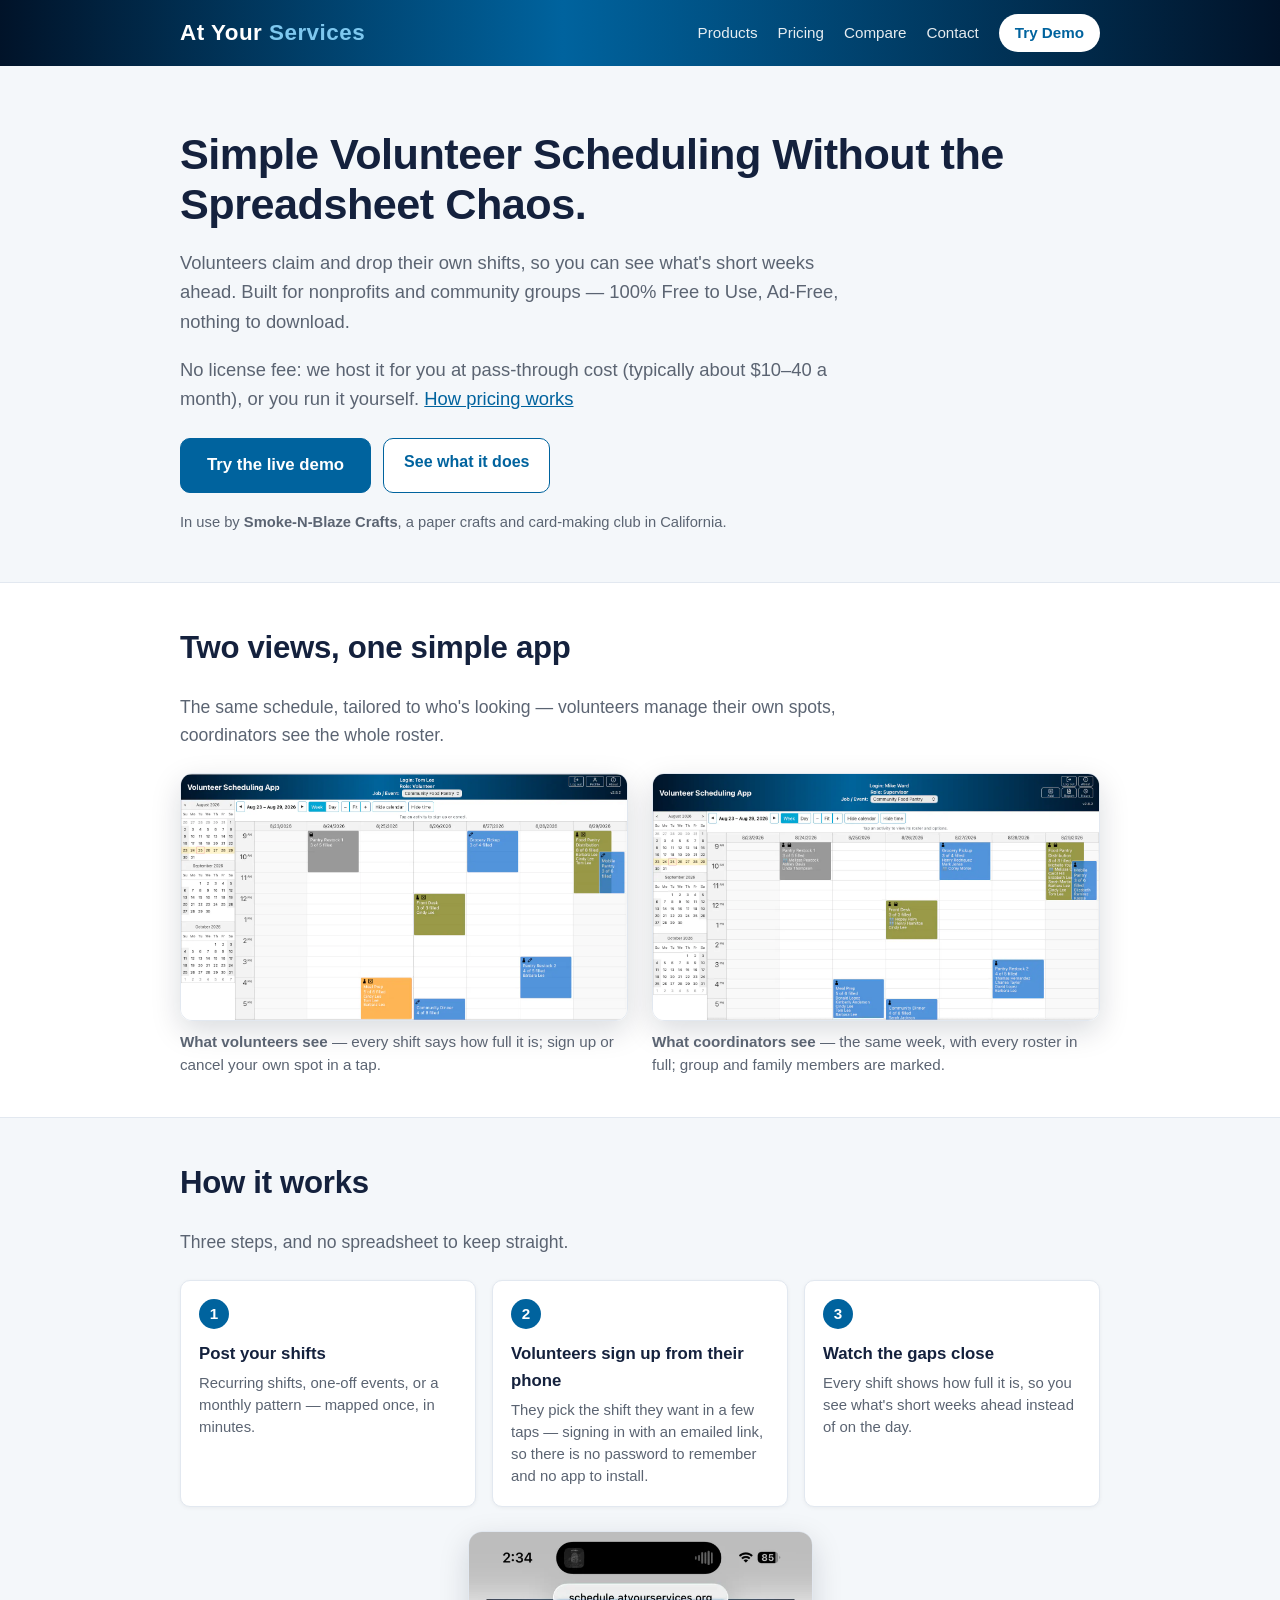
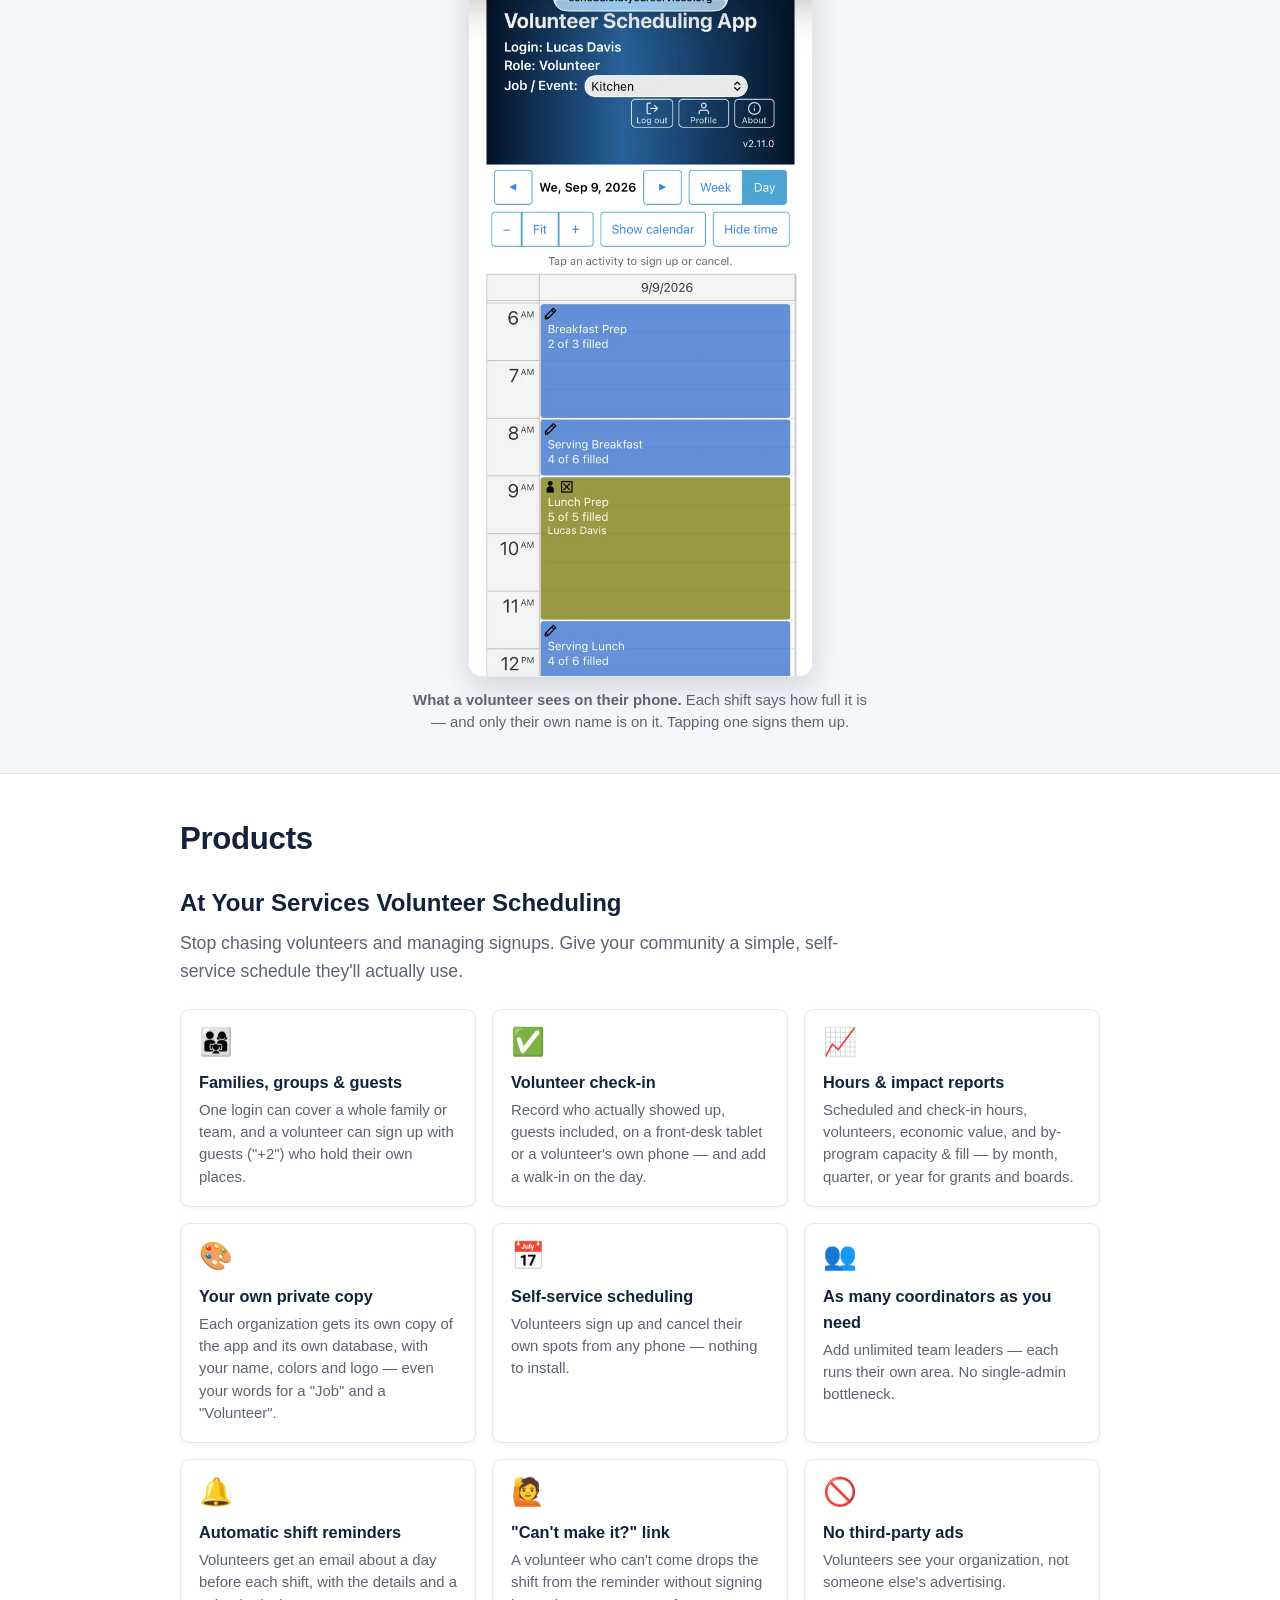
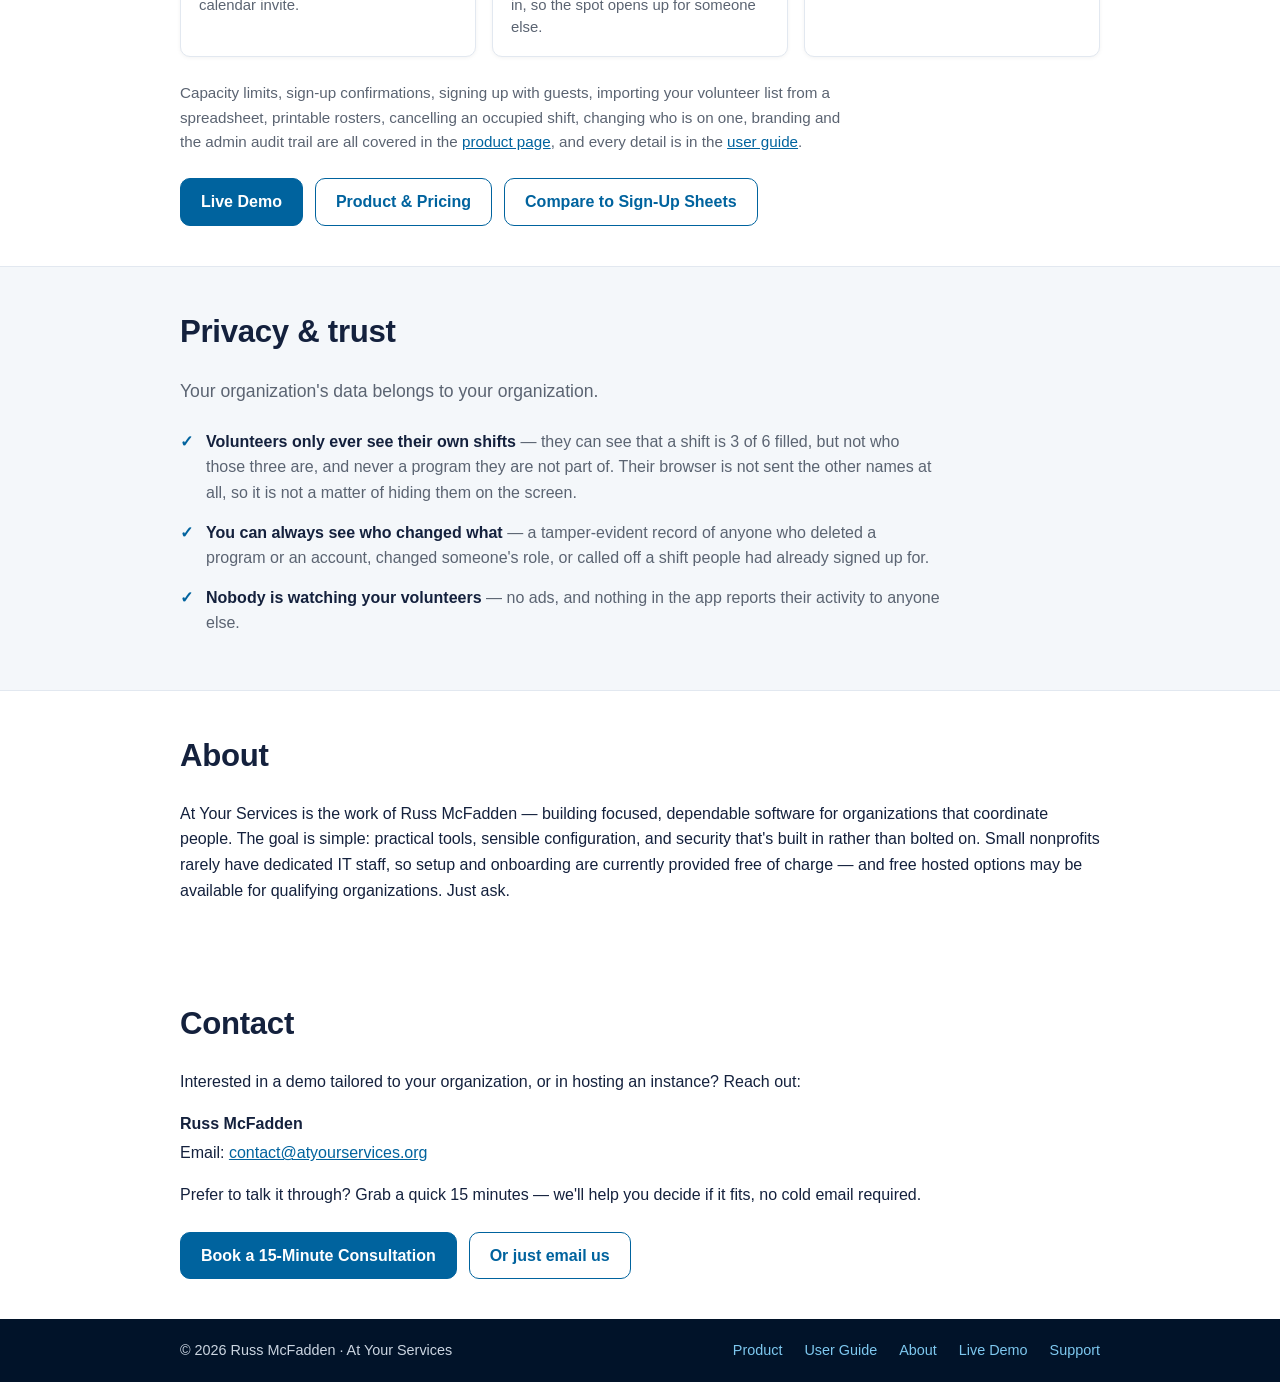
==== commit d7059567: "Home: pricing in the hero, the four differentiators lead the cards, Pricing/Compare in the nav Hero " ====
--- a/index.html
+++ b/index.html
@@ -92,9 +92,9 @@
     <div class="wrap header-inner">
       <a class="brand" href="/">At Your <span>Services</span></a>
       <nav class="nav">
-        <a href="#how">How it works</a>
         <a href="#products">Products</a>
-        <a href="#about">About</a>
+        <a href="products/scheduling#pricing">Pricing</a>
+        <a href="free-volunteer-scheduling">Compare</a>
         <a href="#contact">Contact</a>
         <a class="nav-demo" href="/demo" target="_blank" rel="noopener">Try Demo</a>
       </nav>
@@ -107,6 +107,10 @@
       <p class="lead">
         Volunteers claim and drop their own shifts, so you can see what's short weeks ahead.
         Built for nonprofits and community groups — 100% Free to Use, Ad-Free, nothing to download.
+      </p>
+      <p class="lead">
+        No license fee: we host it for you at pass-through cost (typically about $10&ndash;40 a month), or
+        you run it yourself. <a href="products/scheduling#pricing">How pricing works</a>
       </p>
       <div class="cta-row">
         <a class="btn btn-primary btn-lg" href="/demo" target="_blank" rel="noopener">Try the live demo</a>
@@ -195,60 +199,61 @@
           </p>
           <div class="feature-grid">
             <div class="feature-item">
+              <span class="ico" aria-hidden="true">👨‍👩‍👧</span>
+              <h4>Families, groups &amp; guests</h4>
+              <p>One login can cover a whole family or team, and a volunteer can sign up with guests ("+2") who hold their own places.</p>
+            </div>
+            <div class="feature-item">
+              <span class="ico" aria-hidden="true">✅</span>
+              <h4>Volunteer check-in</h4>
+              <p>Record who actually showed up, guests included, on a front-desk tablet or a volunteer's own phone — and add a walk-in on the day.</p>
+            </div>
+            <div class="feature-item">
+              <span class="ico" aria-hidden="true">📈</span>
+              <h4>Hours &amp; impact reports</h4>
+              <p>Scheduled and check-in hours, volunteers, economic value, and by-program capacity &amp; fill — by month, quarter, or year for grants and boards.</p>
+            </div>
+            <div class="feature-item">
+              <span class="ico" aria-hidden="true">🎨</span>
+              <h4>Your own private copy</h4>
+              <p>Each organization gets its own copy of the app and its own database, with your name, colors and logo — even your words for a "Job" and a "Volunteer".</p>
+            </div>
+            <div class="feature-item">
               <span class="ico" aria-hidden="true">📅</span>
               <h4>Self-service scheduling</h4>
               <p>Volunteers sign up and cancel their own spots from any phone — nothing to install.</p>
             </div>
             <div class="feature-item">
-              <span class="ico" aria-hidden="true">👨‍👩‍👧</span>
-              <h4>Family &amp; team accounts</h4>
-              <p>One login can cover a whole family or team.</p>
-            </div>
-            <div class="feature-item">
-              <span class="ico" aria-hidden="true">✅</span>
-              <h4>Volunteer check-in</h4>
-              <p>Record who actually showed up, guests included, on a front-desk tablet or a volunteer's own phone.</p>
-            </div>
-            <div class="feature-item">
-              <span class="ico" aria-hidden="true">📈</span>
-              <h4>Hours &amp; impact reports</h4>
-              <p>Scheduled and check-in hours, volunteers, economic value, and by-program capacity &amp; fill — by month, quarter, or year for grants and boards.</p>
-            </div>
-            <div class="feature-item">
               <span class="ico" aria-hidden="true">👥</span>
               <h4>As many coordinators as you need</h4>
               <p>Add unlimited team leaders — each runs their own area. No single-admin bottleneck.</p>
             </div>
             <div class="feature-item">
+              <span class="ico" aria-hidden="true">🔔</span>
+              <h4>Automatic shift reminders</h4>
+              <p>Volunteers get an email about a day before each shift, with the details and a calendar invite.</p>
+            </div>
+            <div class="feature-item">
+              <span class="ico" aria-hidden="true">🙋</span>
+              <h4>"Can't make it?" link</h4>
+              <p>A volunteer who can't come drops the shift from the reminder without signing in, so the spot opens up for someone else.</p>
+            </div>
+            <div class="feature-item">
               <span class="ico" aria-hidden="true">🚫</span>
               <h4>No third-party ads</h4>
               <p>Volunteers see your organization, not someone else's advertising.</p>
-            </div>
-            <div class="feature-item">
-              <span class="ico" aria-hidden="true">🔔</span>
-              <h4>Automatic shift reminders</h4>
-              <p>Volunteers get an email about a day before each shift, with the details and a calendar invite.</p>
-            </div>
-            <div class="feature-item">
-              <span class="ico" aria-hidden="true">🙋</span>
-              <h4>"Can't make it?" link</h4>
-              <p>A volunteer who can't come drops the shift from the reminder without signing in, so the spot opens up for someone else.</p>
-            </div>
-            <div class="feature-item">
-              <span class="ico" aria-hidden="true">🎨</span>
-              <h4>Your name, your colors</h4>
-              <p>Your organization's name, colors and logo throughout — even the words, like what you call a "Job".</p>
             </div>
           </div>
           <p class="product-more">
             Capacity limits, sign-up confirmations, signing up with guests, importing your volunteer list from a spreadsheet, printable rosters, cancelling an occupied
             shift, changing who is on one, branding and the admin audit trail are all covered in the
-            <a href="products/scheduling">full product description</a>.
+            <a href="products/scheduling">product page</a>, and every detail is in the
+            <a href="products/scheduling-guide">user guide</a>.
           </p>
           <div class="cta-row">
             <a class="btn btn-primary" href="/demo" target="_blank" rel="noopener">Live Demo</a>
-            <a class="btn btn-ghost" href="products/scheduling">Product Description</a>
-            <a class="btn btn-ghost" href="free-volunteer-scheduling">Free for Nonprofits</a>
+            <a class="btn btn-ghost" href="products/scheduling">Product &amp; Pricing</a>
+            <a class="btn btn-ghost" href="free-volunteer-scheduling">Compare to Sign-Up Sheets</a>
           </div>
         </article>
 
@@ -310,6 +315,8 @@
       <span>© <span id="year"></span> Russ McFadden · At Your Services</span>
       <nav class="footer-links">
         <a href="products/scheduling">Product</a>
+        <a href="products/scheduling-guide">User Guide</a>
+        <a href="#about">About</a>
         <a href="/demo" target="_blank" rel="noopener">Live Demo</a>
         <a href="mailto:contact@atyourservices.org">Support</a>
       </nav>
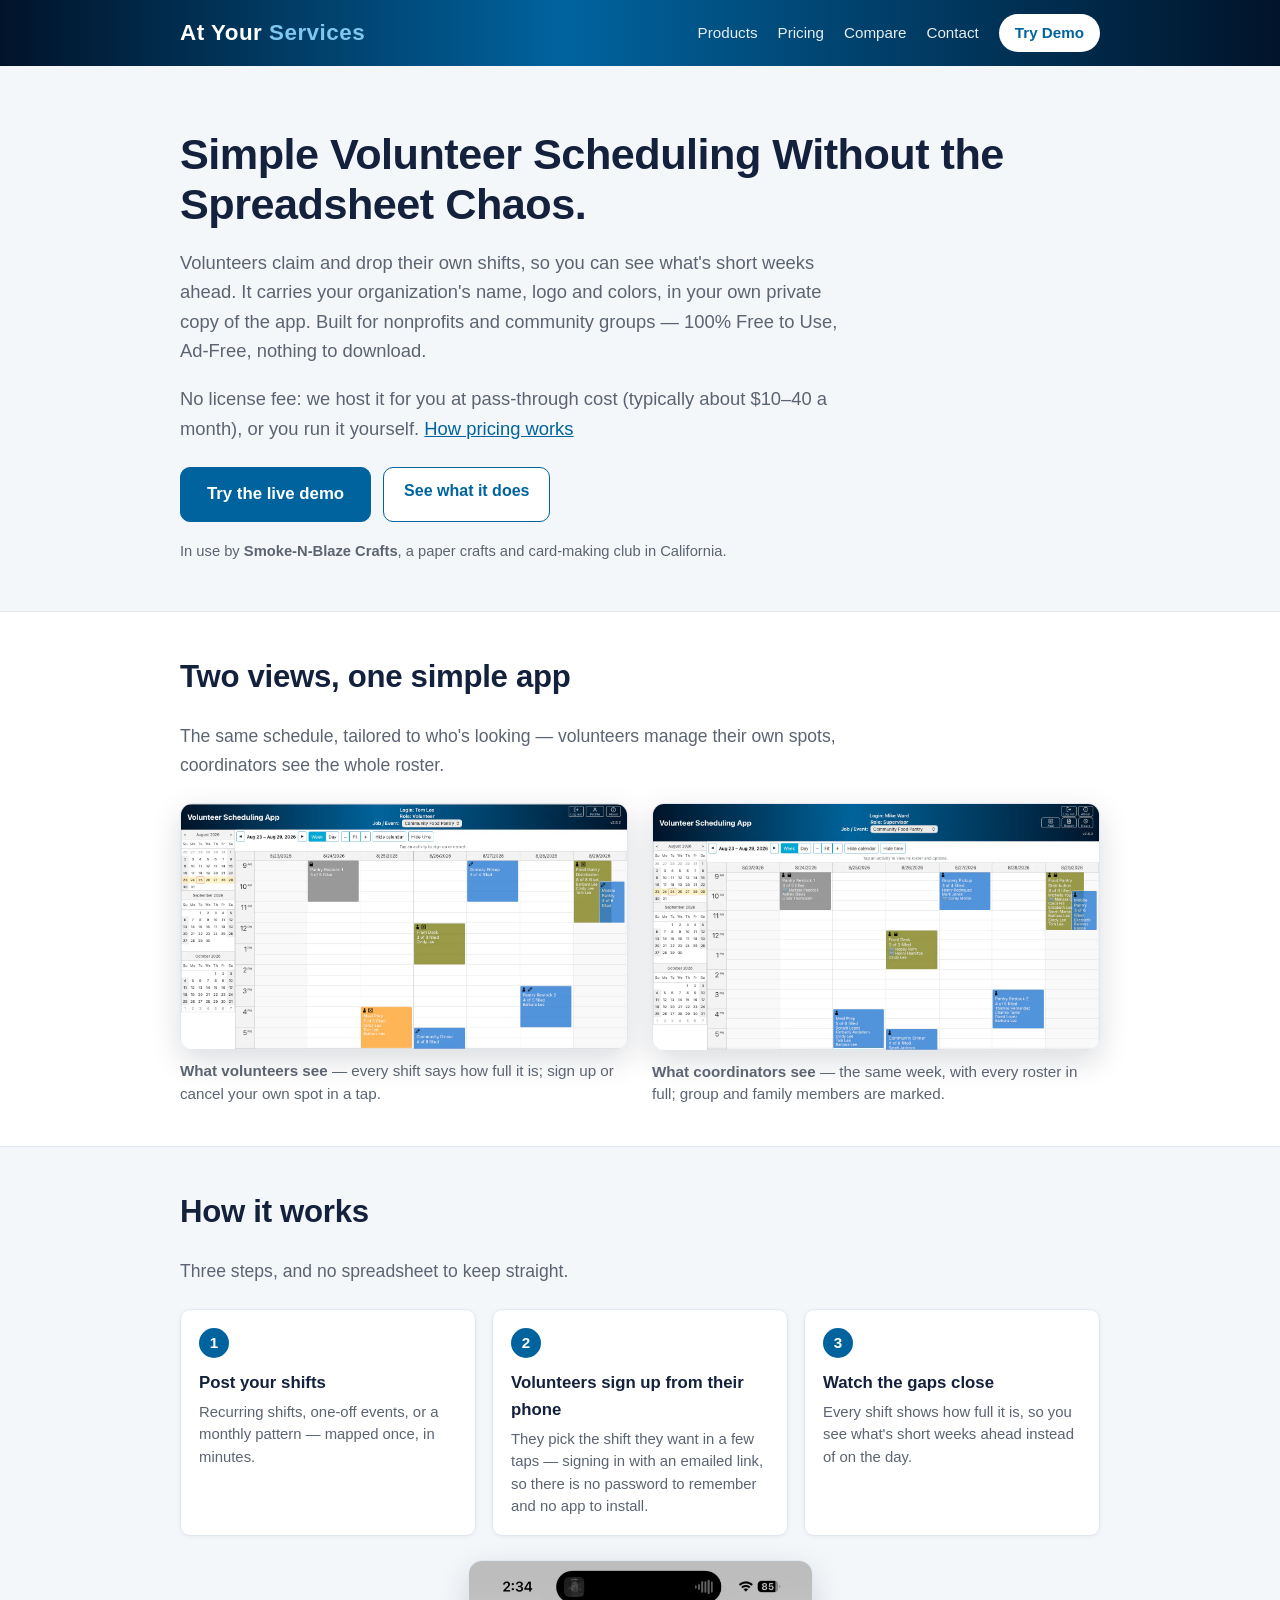
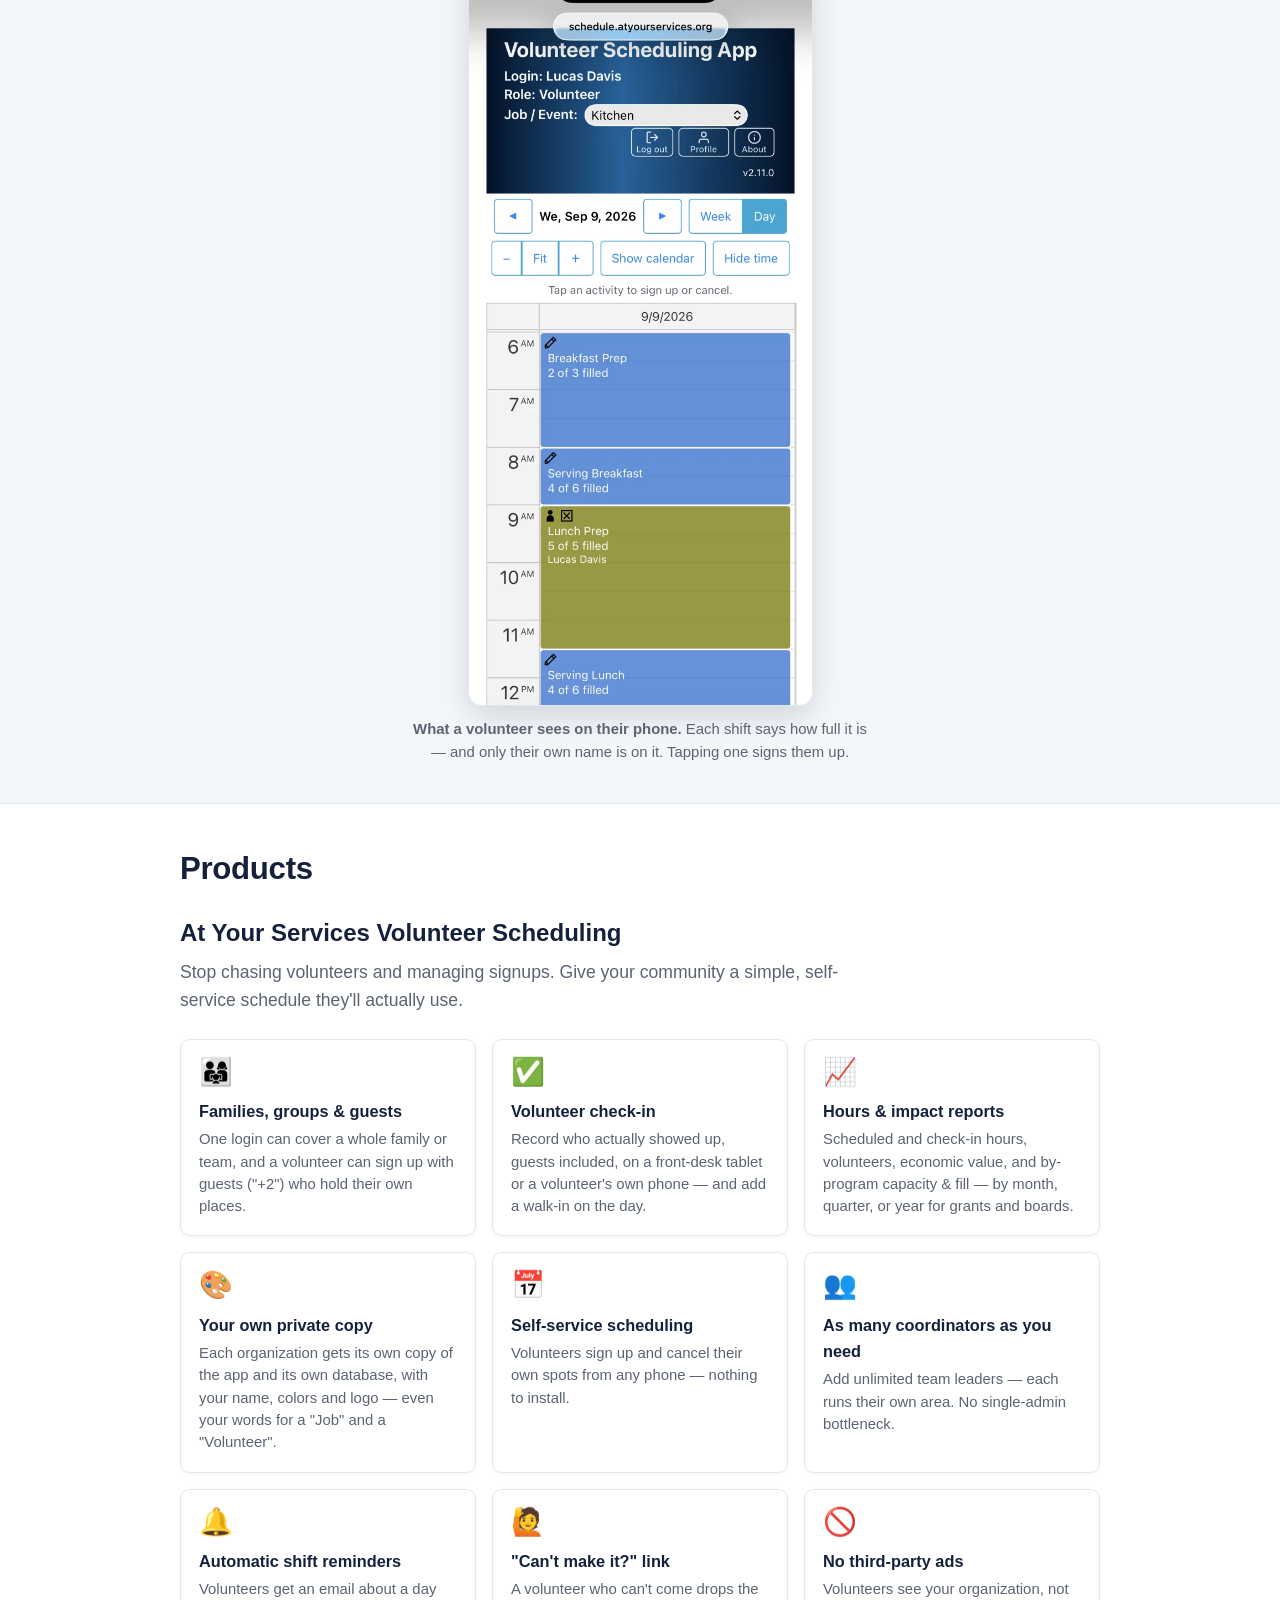
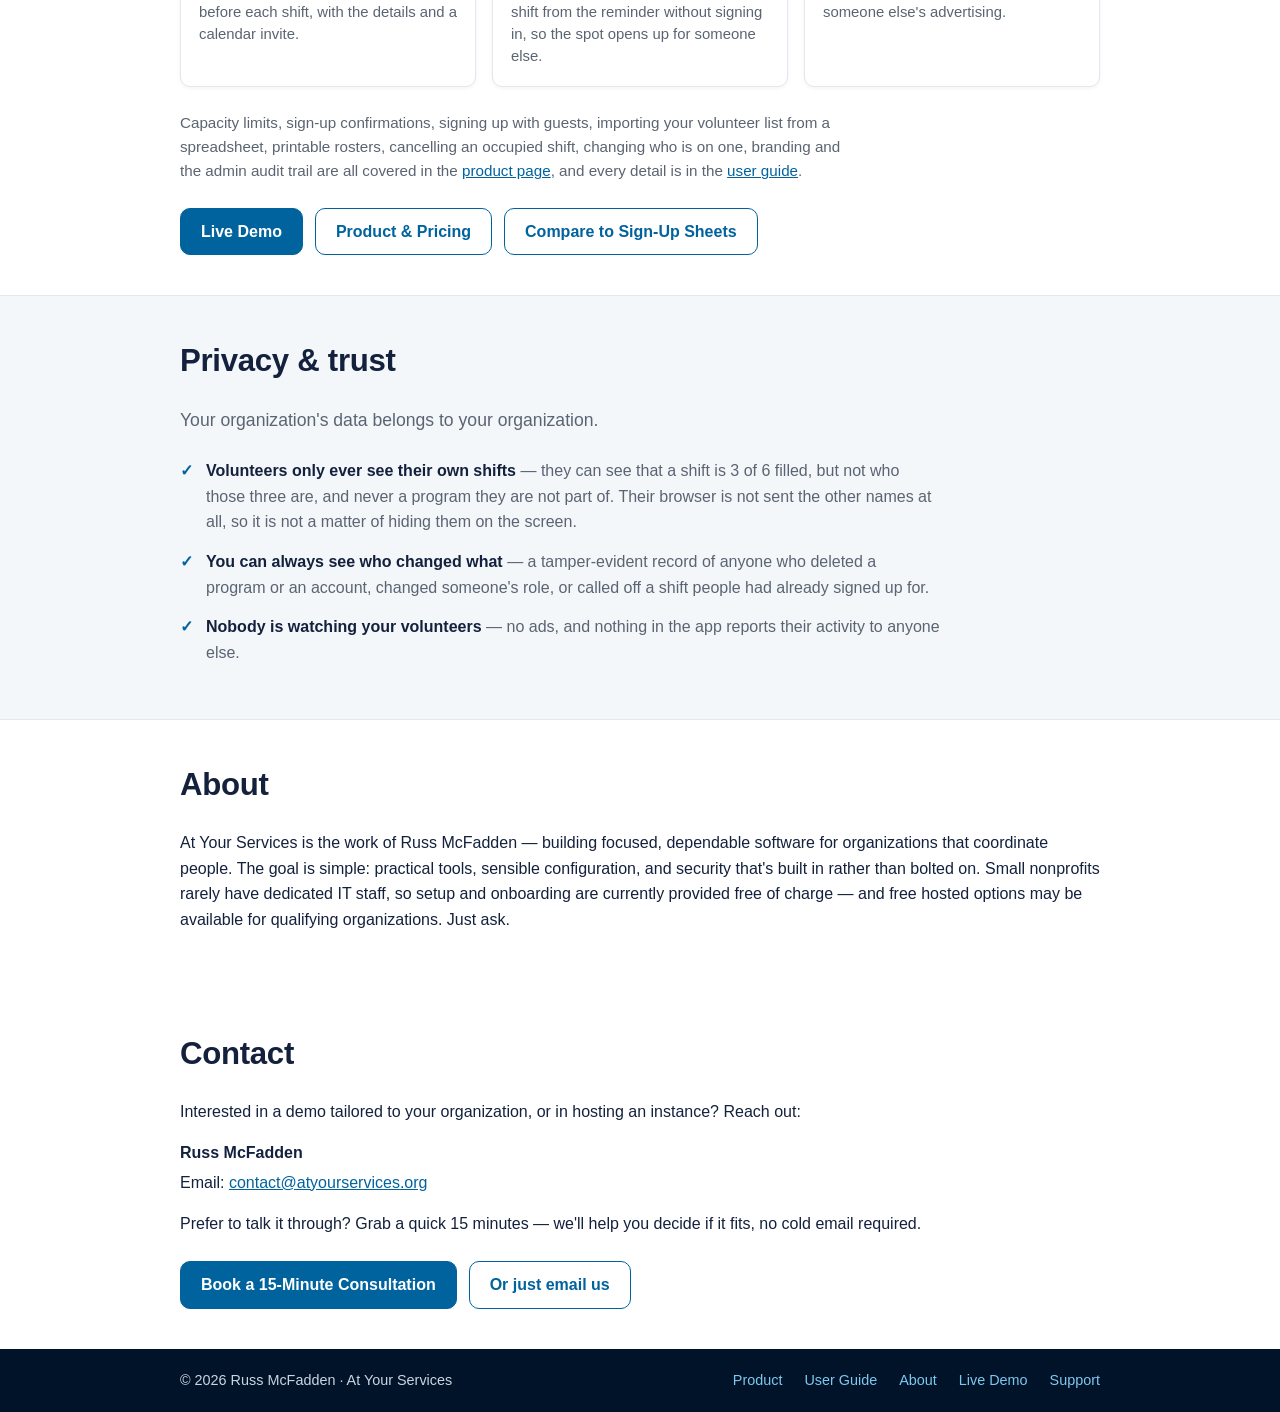
==== commit f87d09fc: "Home: mention organization branding in the hero's first paragraph Co-Authored-By: Claude Opus 5.5 <n" ====
--- a/index.html
+++ b/index.html
@@ -106,6 +106,7 @@
       <h1>Simple Volunteer Scheduling Without the Spreadsheet Chaos.</h1>
       <p class="lead">
         Volunteers claim and drop their own shifts, so you can see what's short weeks ahead.
+        It carries your organization's name, logo and colors, in your own private copy of the app.
         Built for nonprofits and community groups — 100% Free to Use, Ad-Free, nothing to download.
       </p>
       <p class="lead">
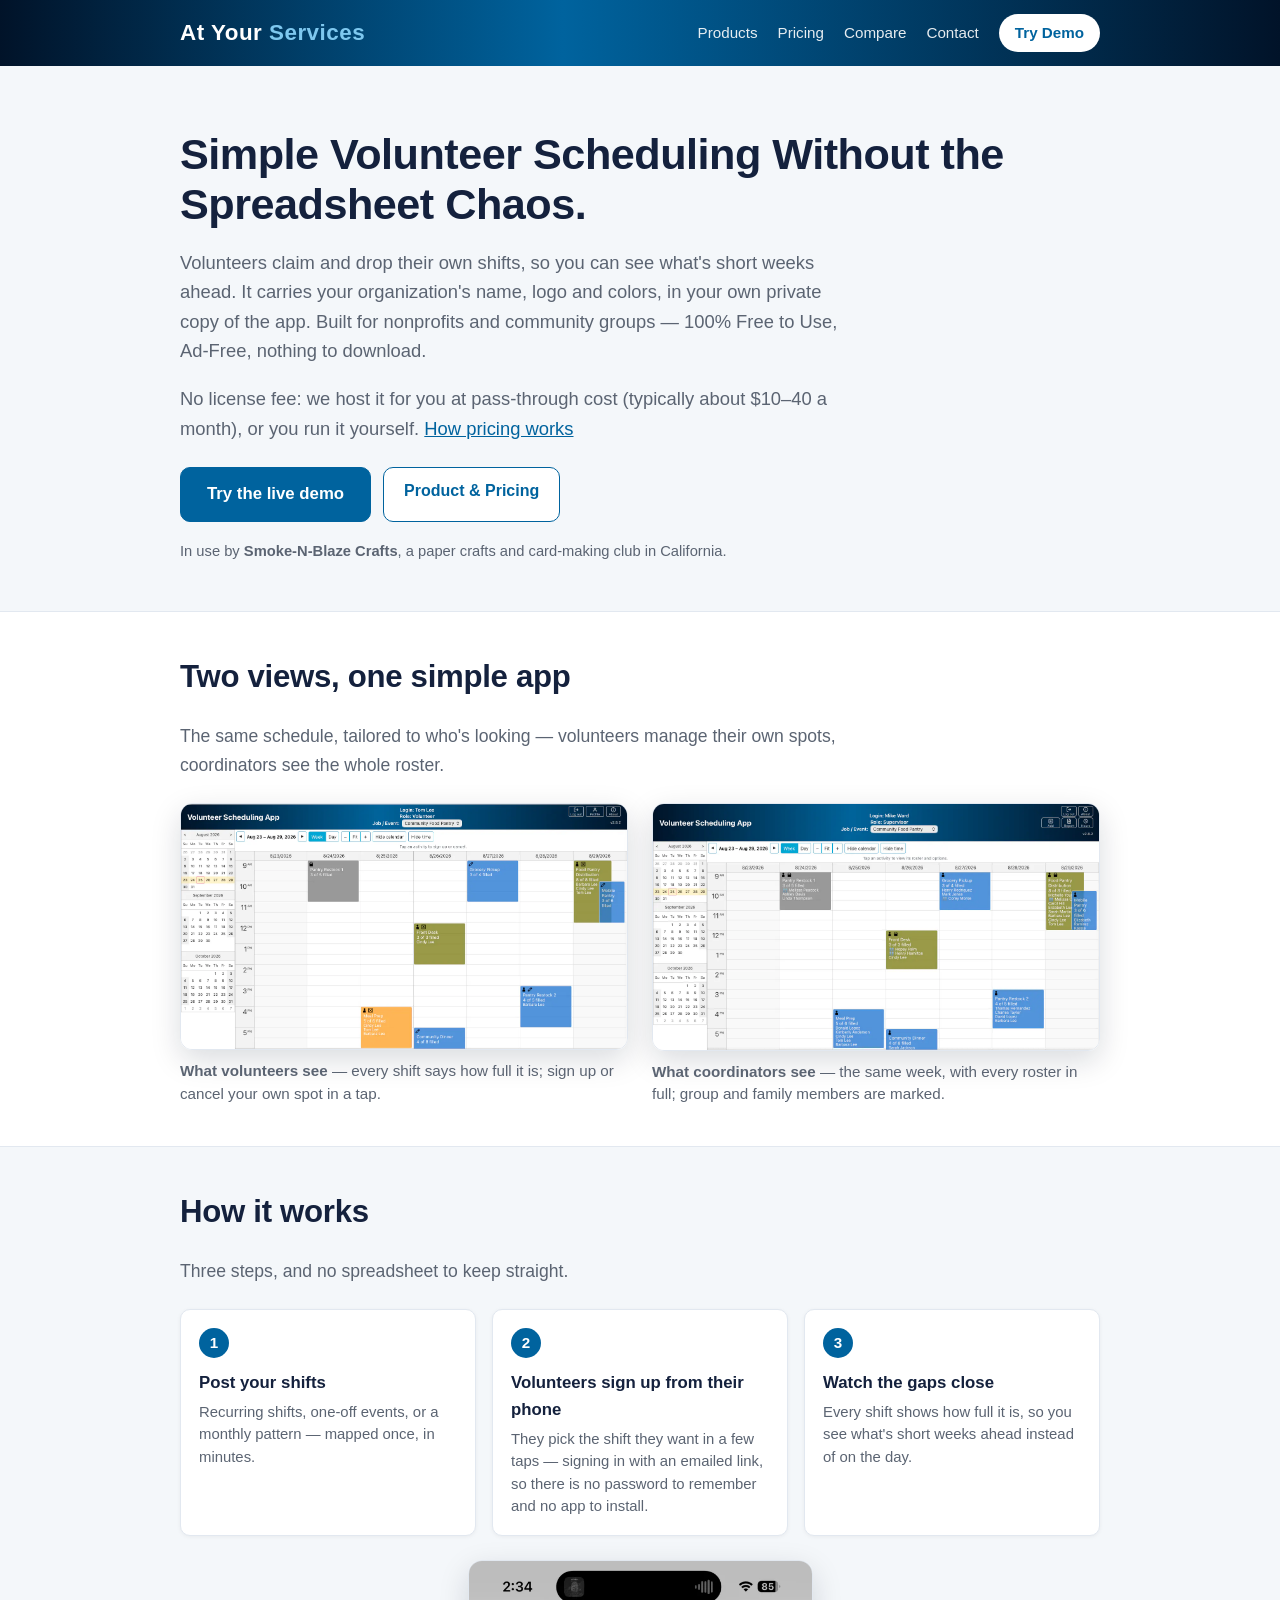
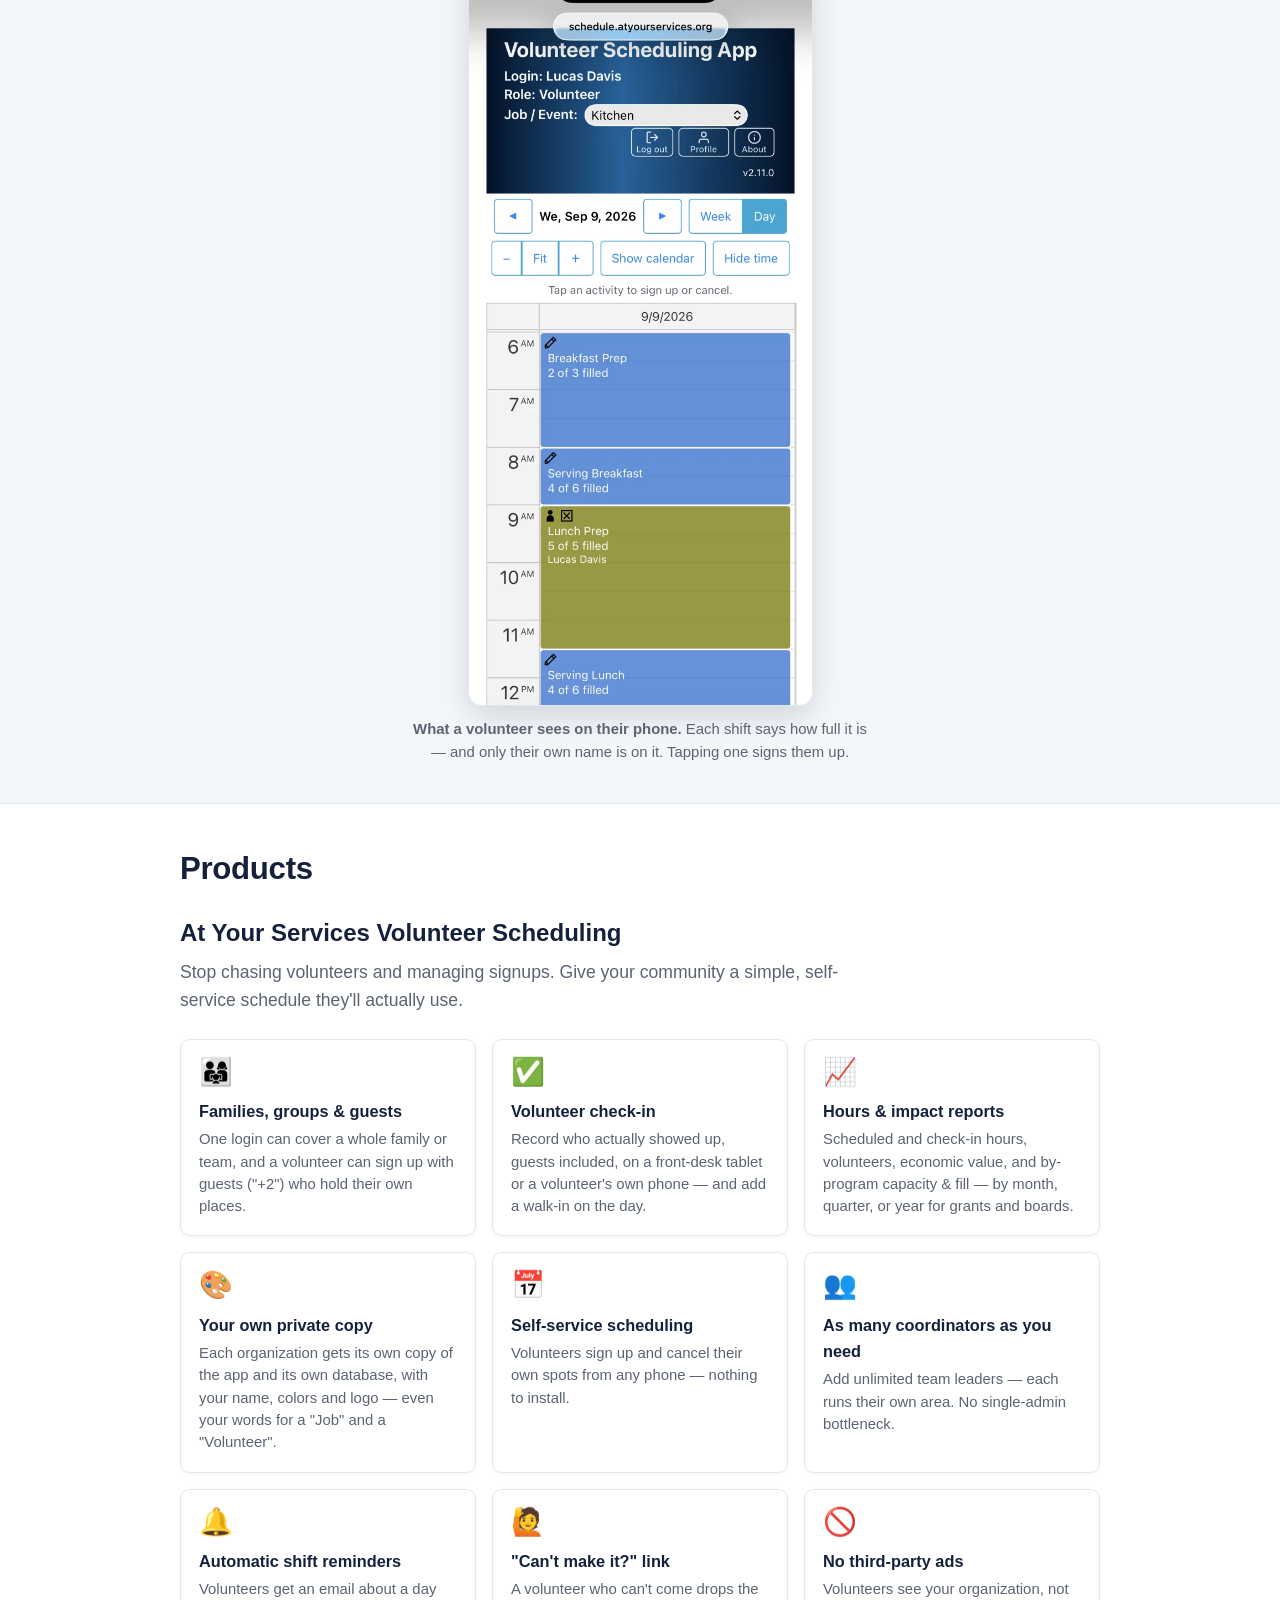
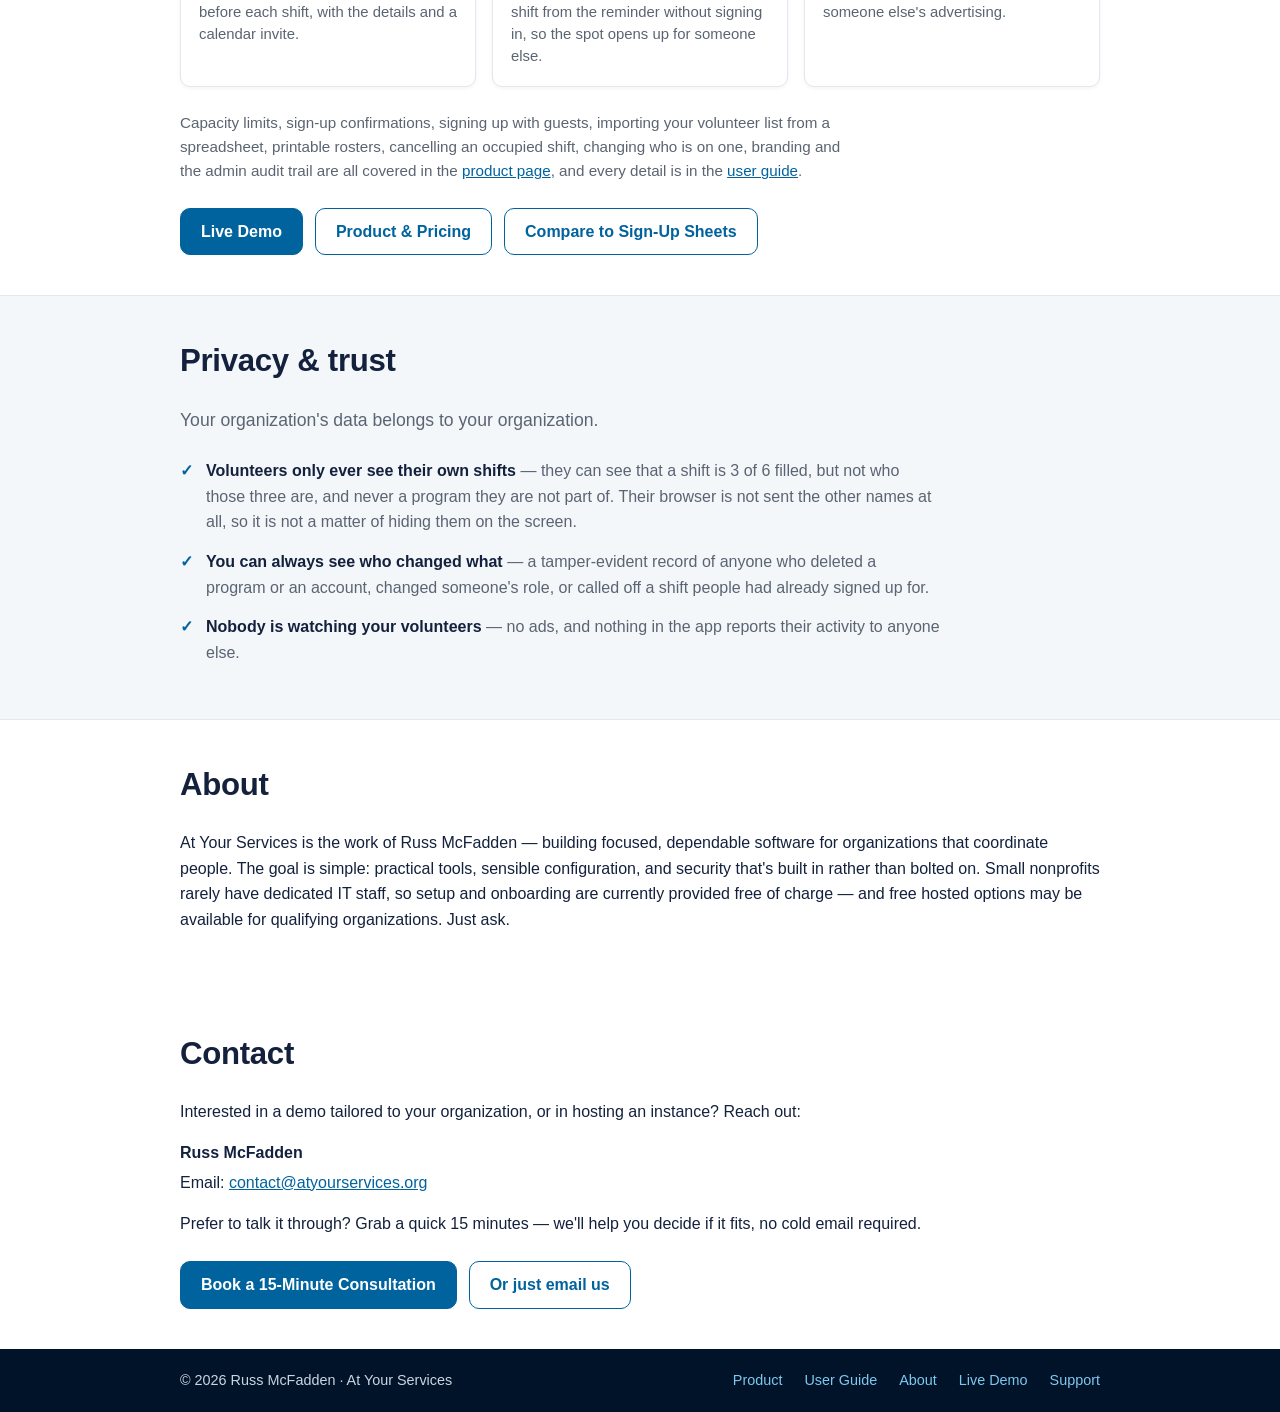
==== commit df8120ec: "Home hero: second button goes to the product page (Product & Pricing) Co-Authored-By: Claude Opus 5." ====
--- a/index.html
+++ b/index.html
@@ -115,7 +115,7 @@
       </p>
       <div class="cta-row">
         <a class="btn btn-primary btn-lg" href="/demo" target="_blank" rel="noopener">Try the live demo</a>
-        <a class="btn btn-ghost" href="#products">See what it does</a>
+        <a class="btn btn-ghost" href="products/scheduling">Product &amp; Pricing</a>
       </div>
       <p class="hero-note">
         In use by <strong>Smoke-N-Blaze Crafts</strong>, a paper crafts and card-making club in California.
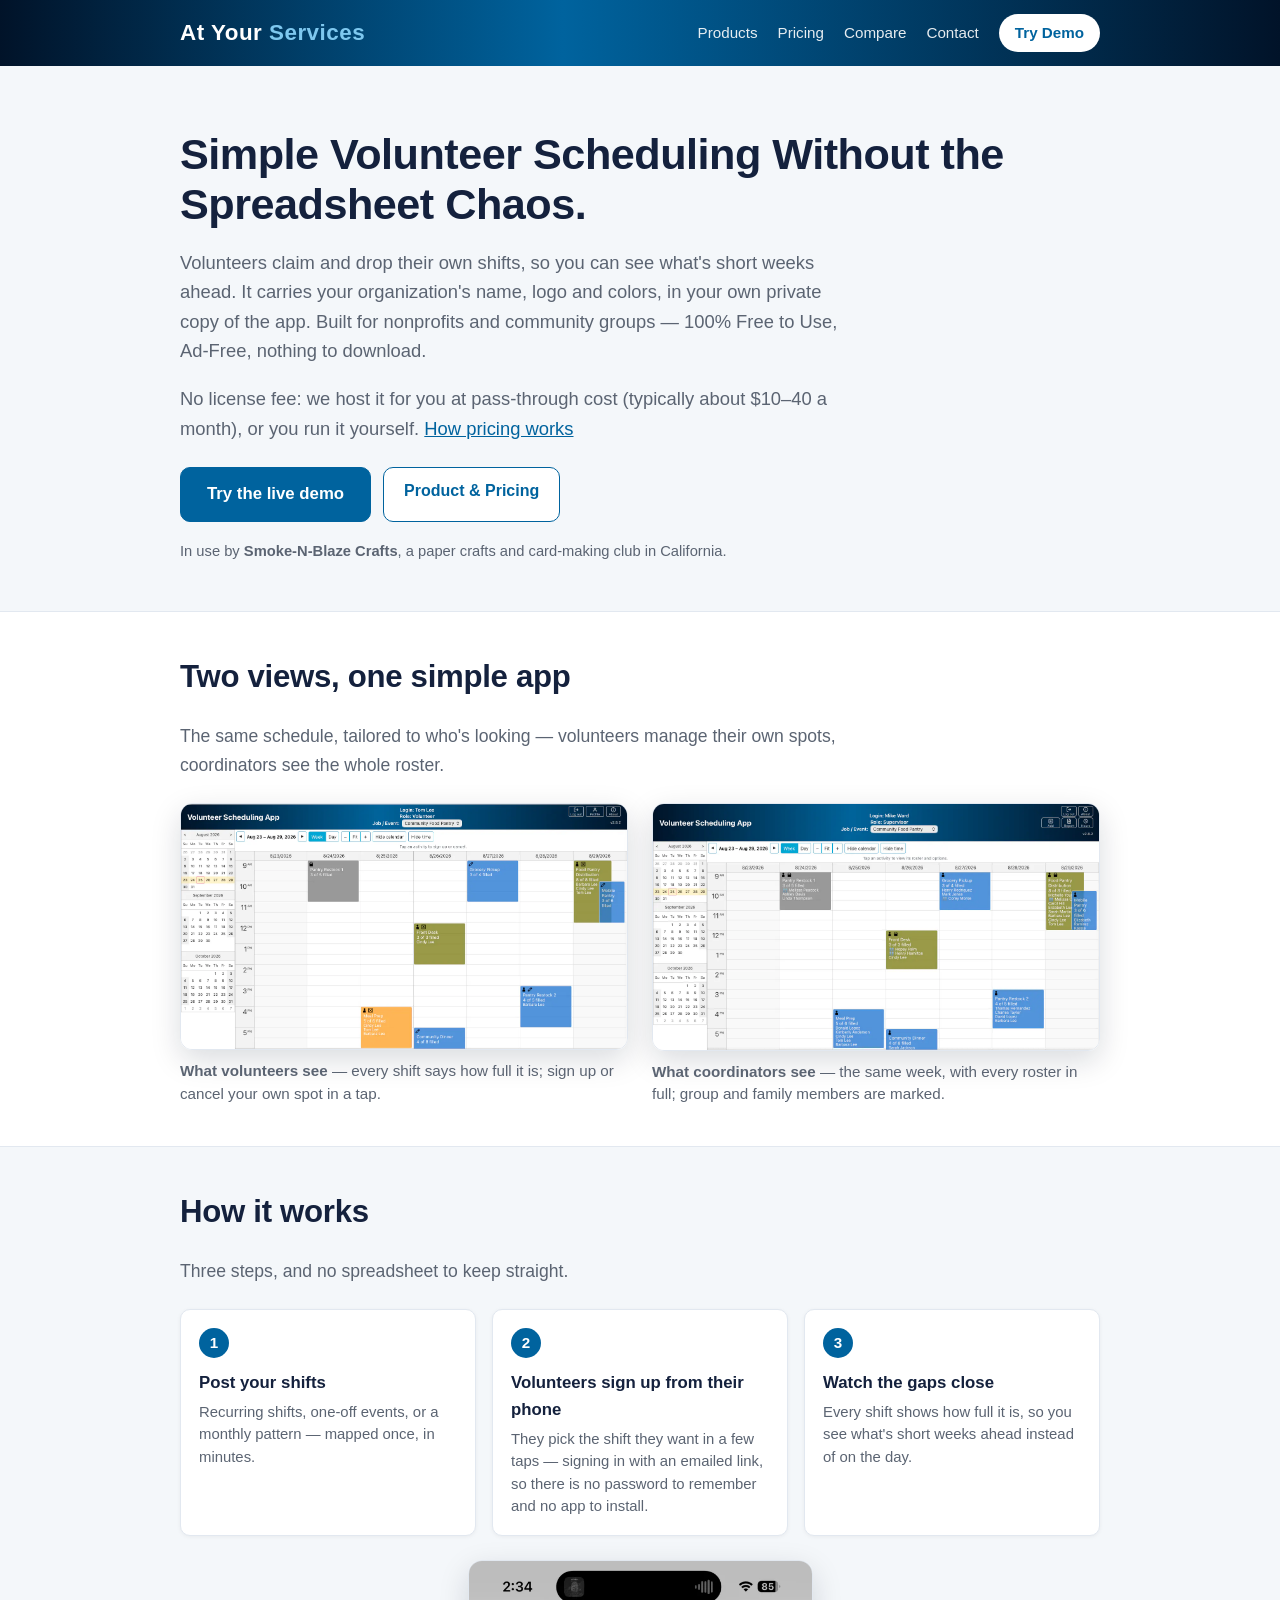
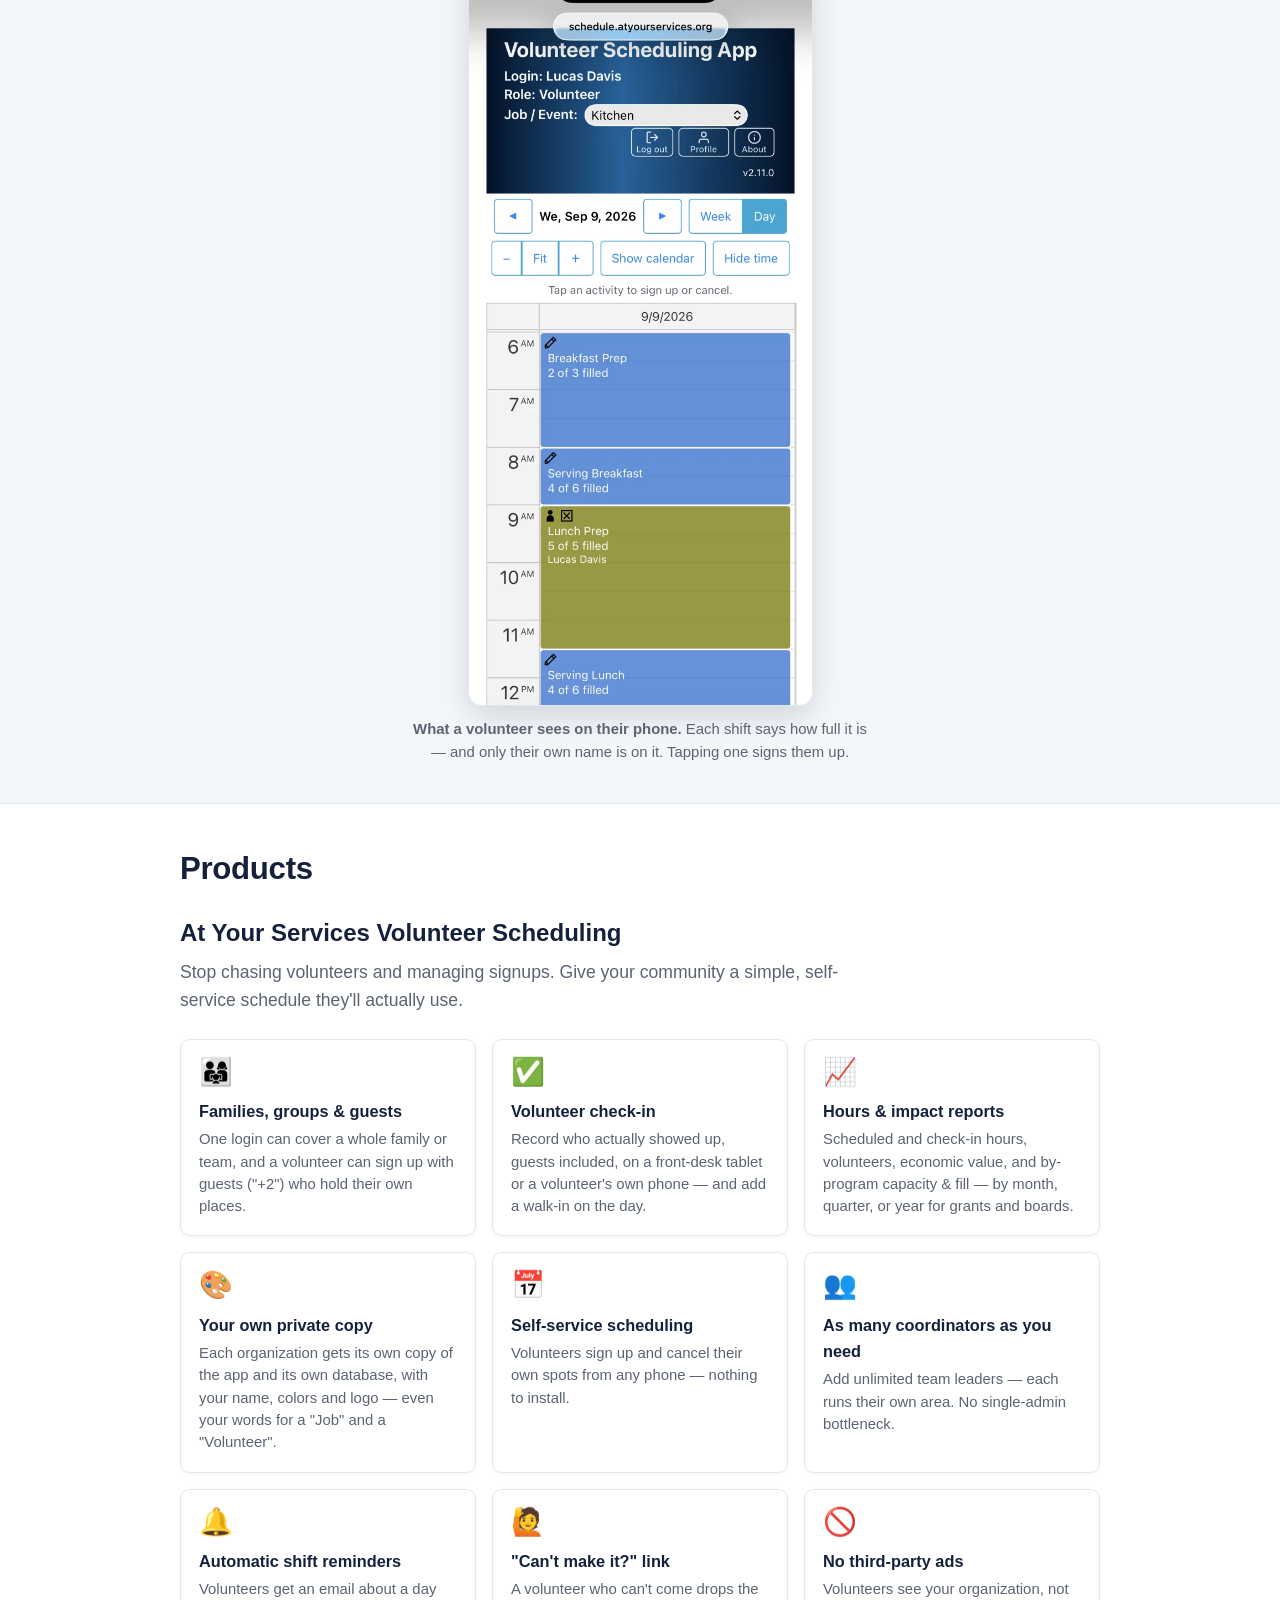
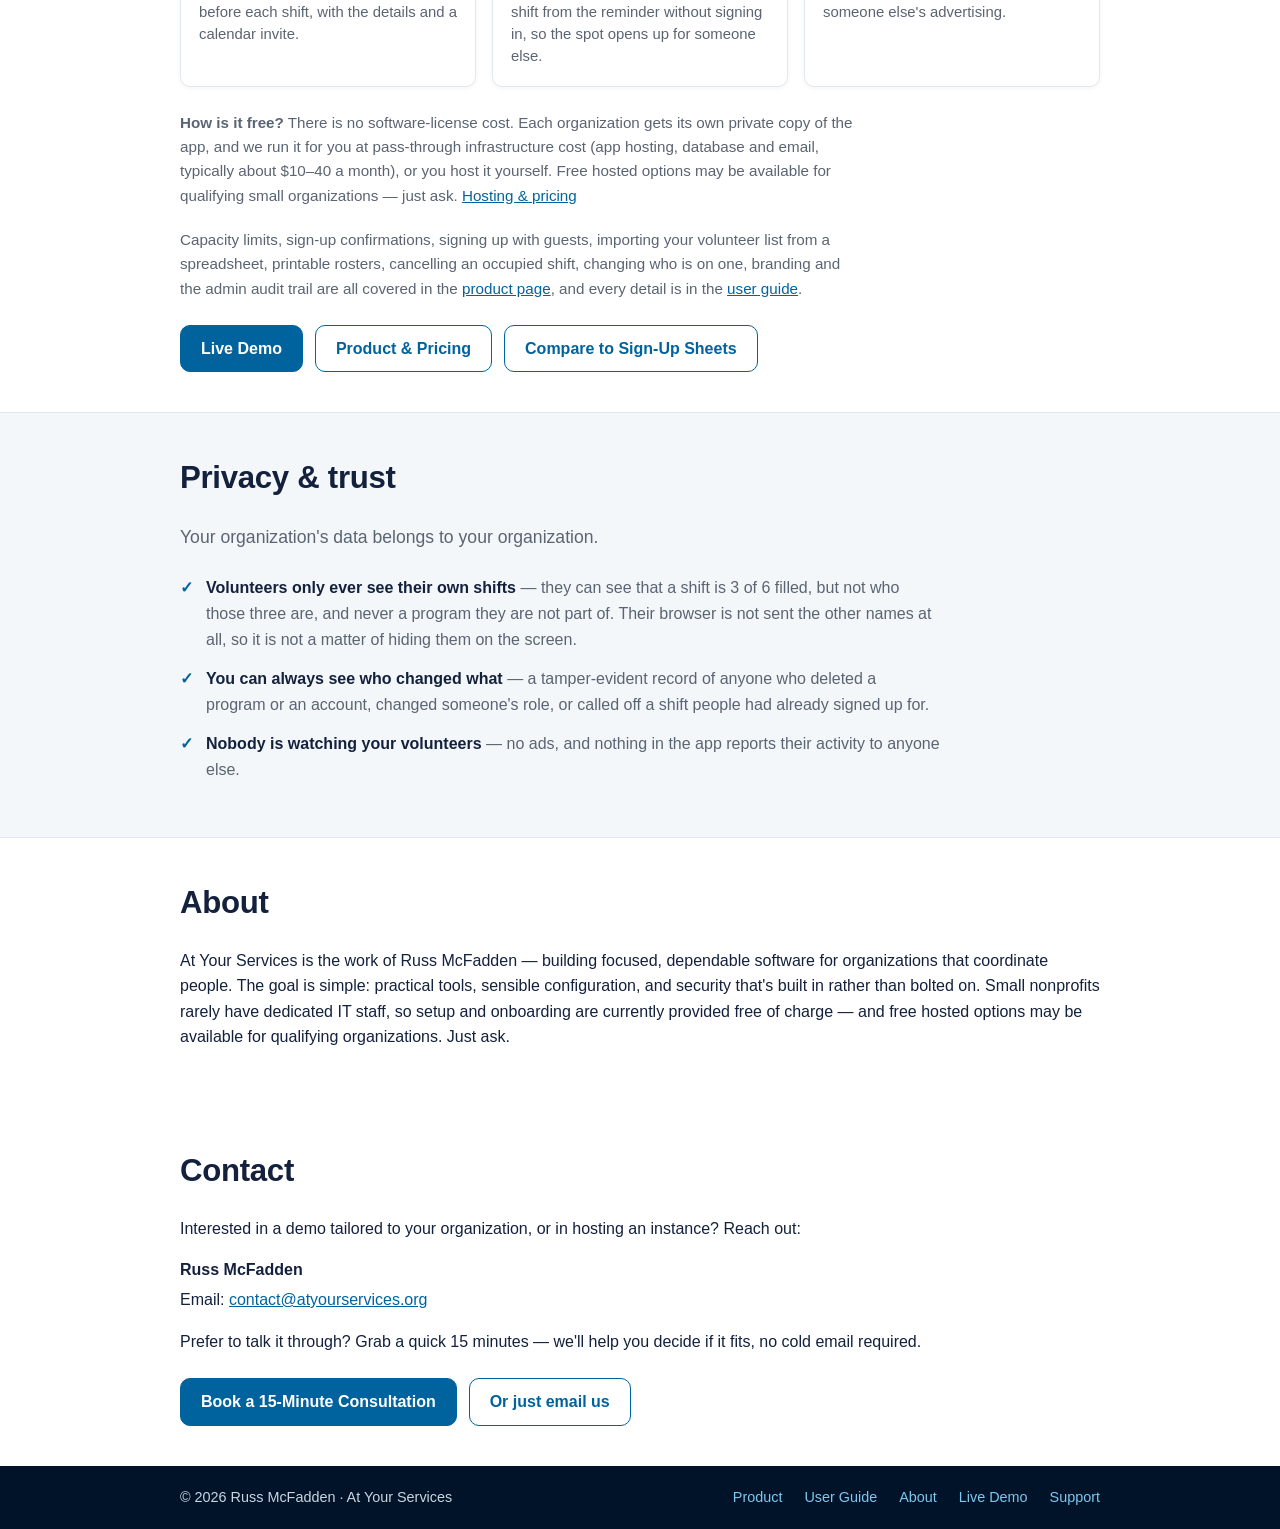
==== commit a53f3f54: "Home: 'How is it free?' hosting callout below the feature grid Co-Authored-By: Claude Opus 5.5 <nore" ====
--- a/index.html
+++ b/index.html
@@ -246,6 +246,13 @@
             </div>
           </div>
           <p class="product-more">
+            <strong>How is it free?</strong> There is no software-license cost. Each organization gets its own
+            private copy of the app, and we run it for you at pass-through infrastructure cost (app hosting,
+            database and email, typically about $10&ndash;40 a month), or you host it yourself. Free hosted
+            options may be available for qualifying small organizations &mdash; just ask.
+            <a href="products/scheduling#pricing">Hosting &amp; pricing</a>
+          </p>
+          <p class="product-more">
             Capacity limits, sign-up confirmations, signing up with guests, importing your volunteer list from a spreadsheet, printable rosters, cancelling an occupied
             shift, changing who is on one, branding and the admin audit trail are all covered in the
             <a href="products/scheduling">product page</a>, and every detail is in the
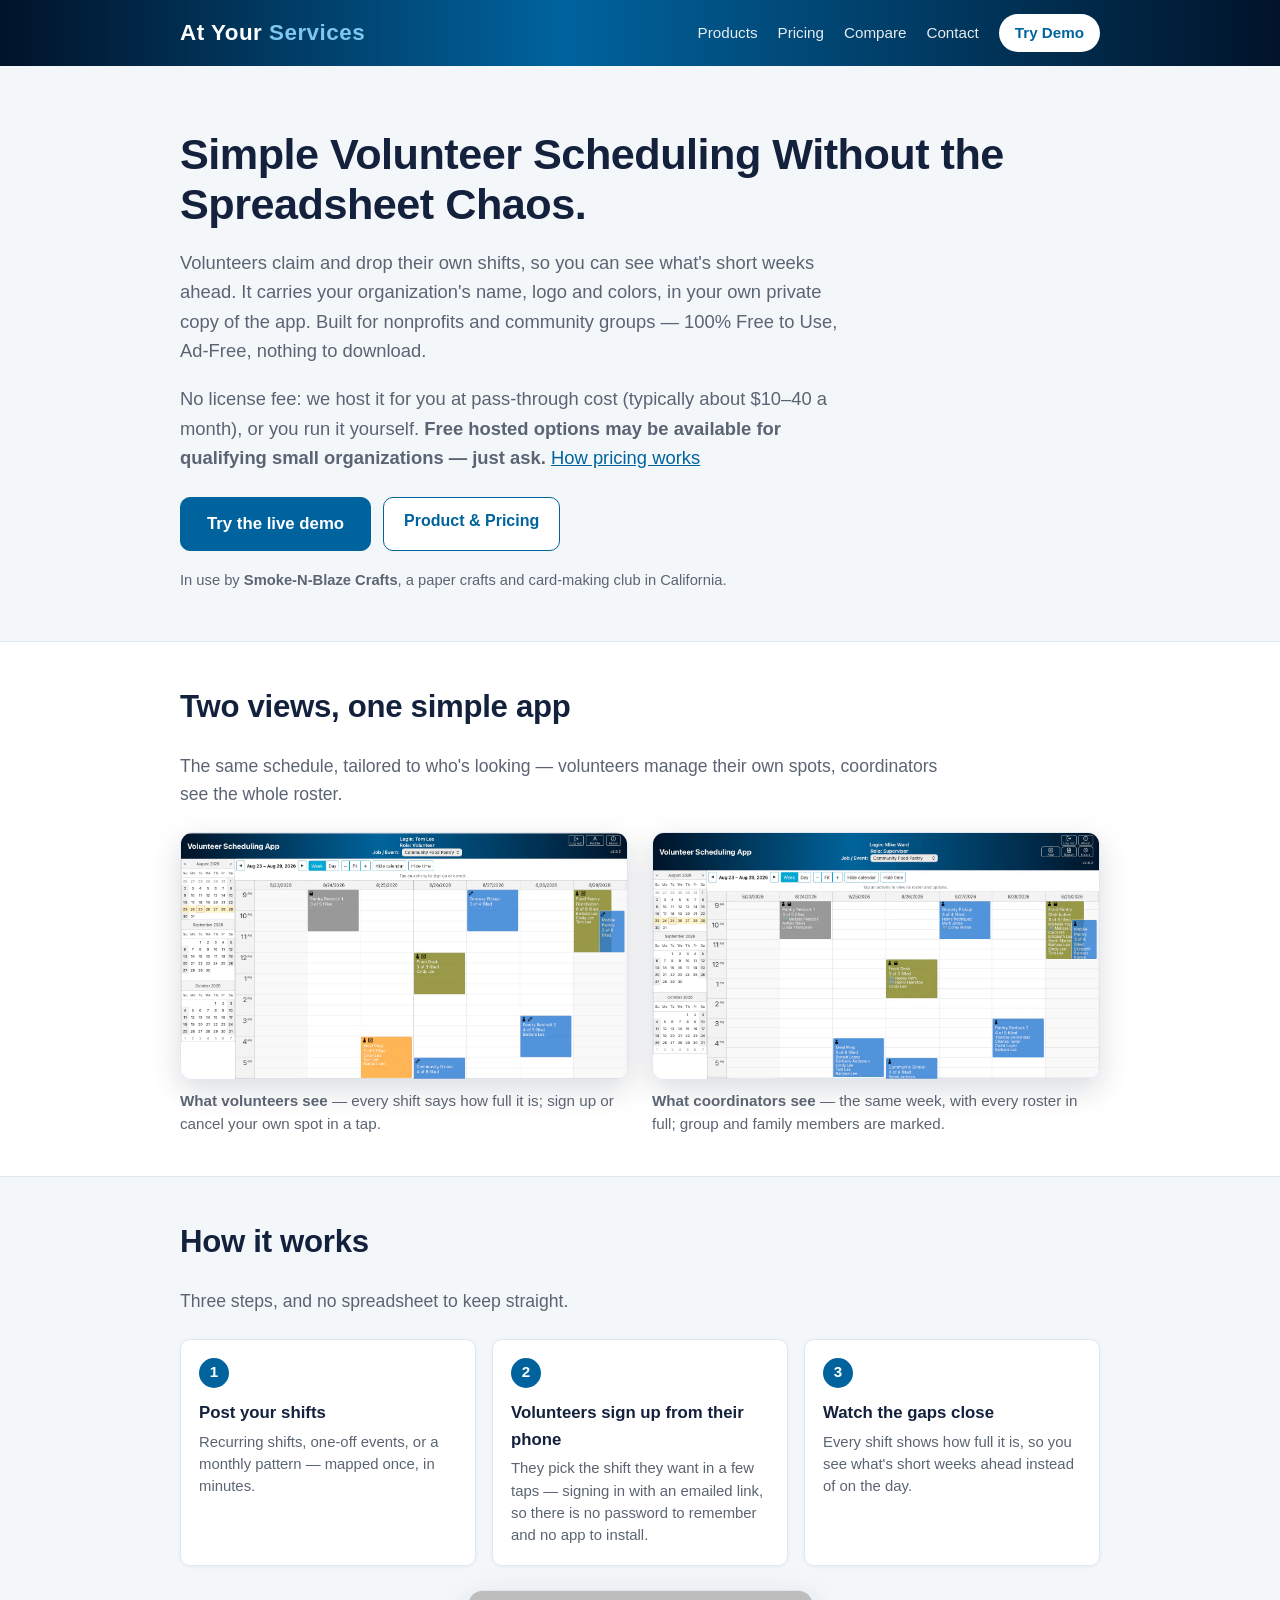
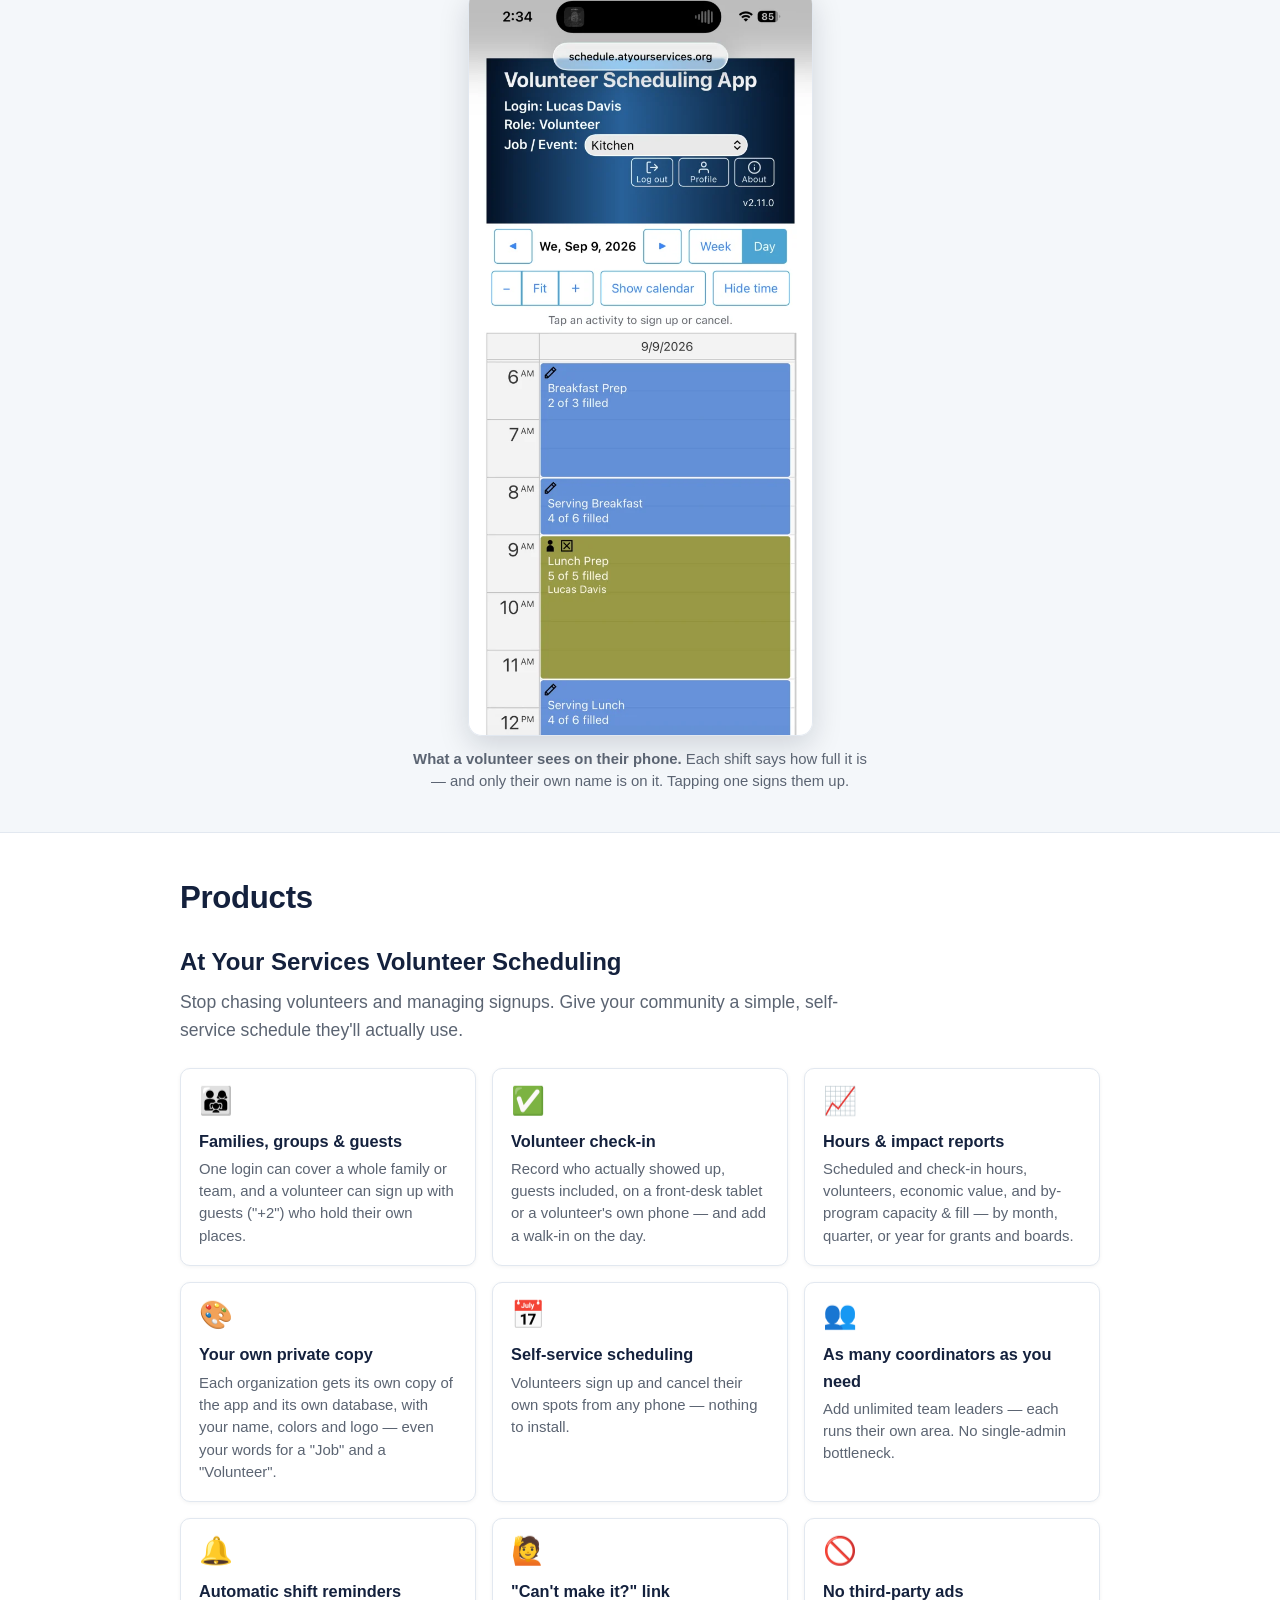
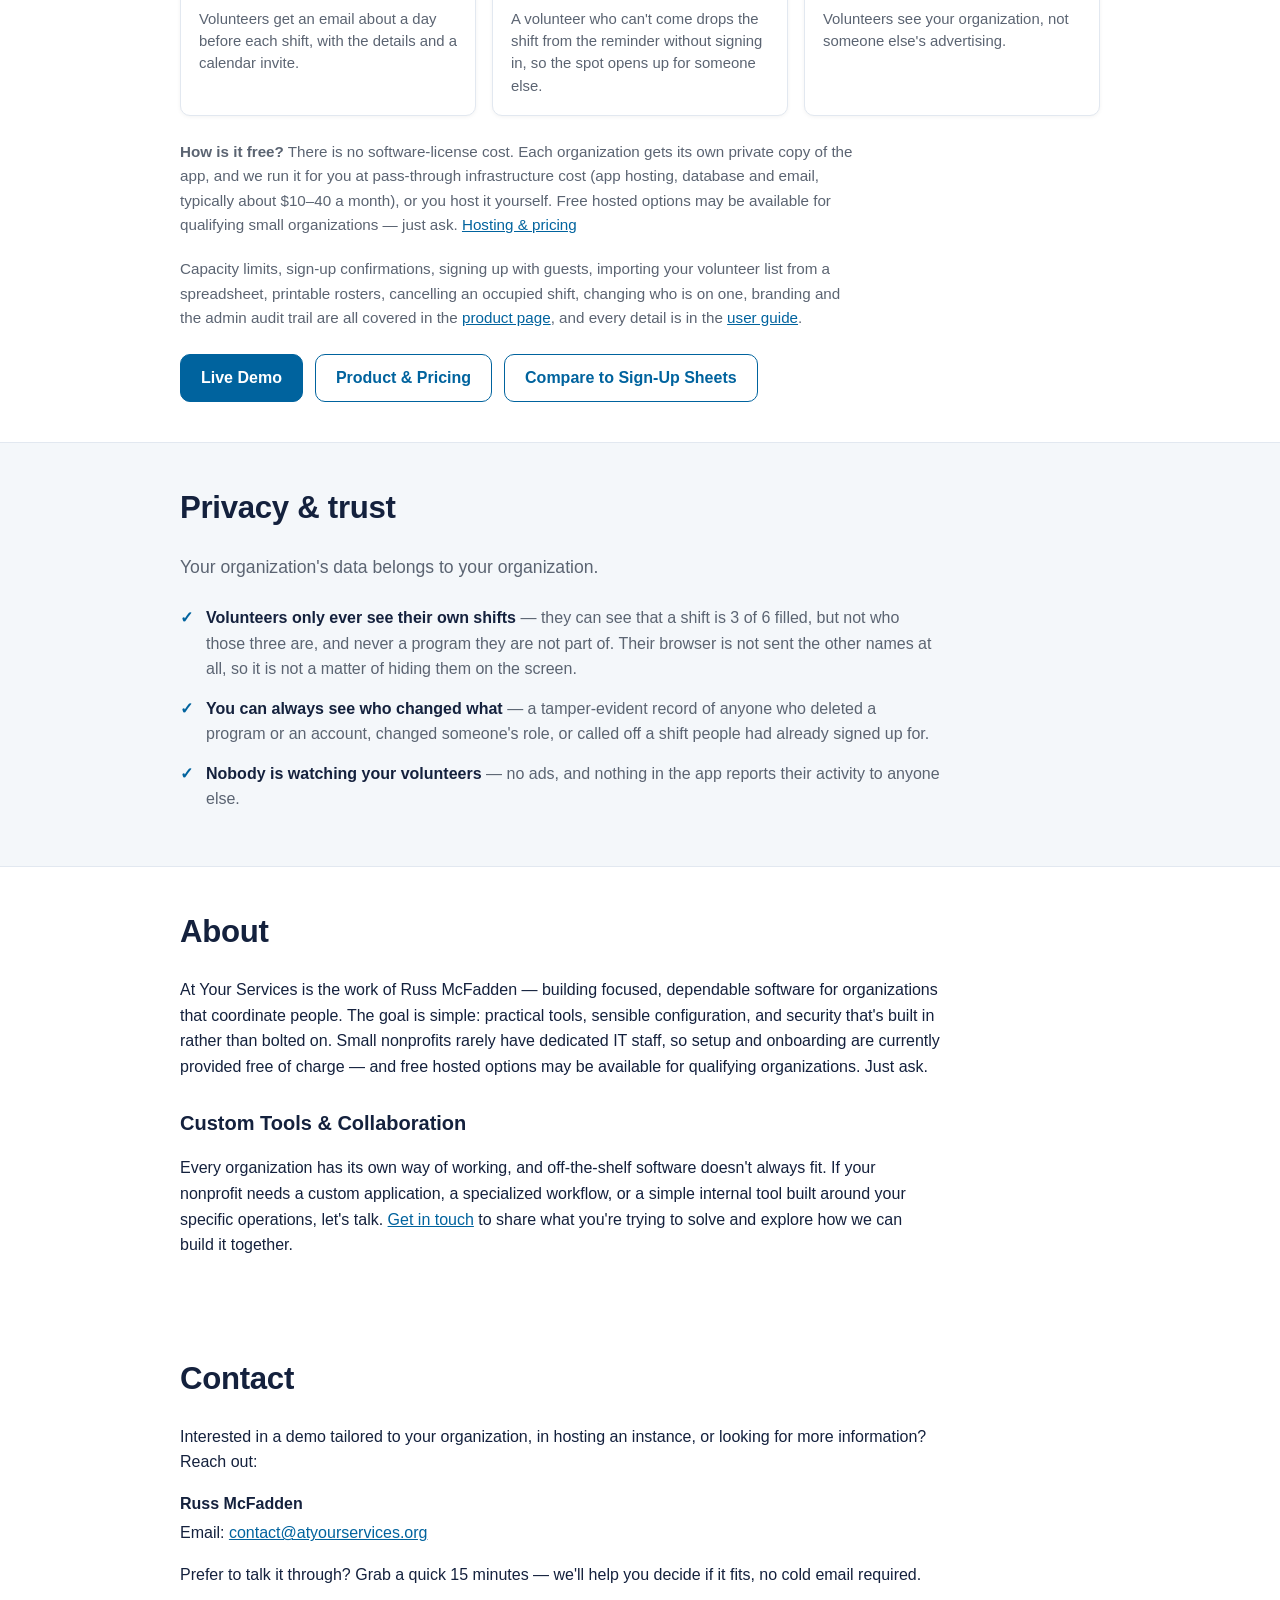
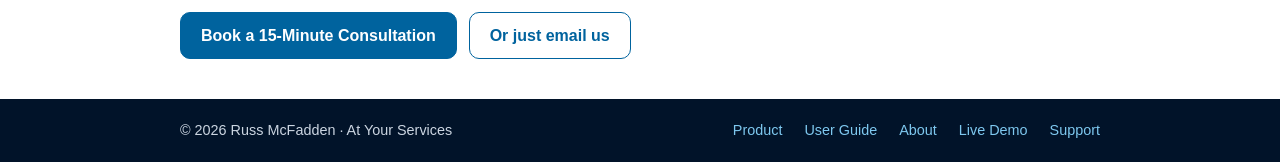
==== commit 05c4f1f9: "Add Custom Tools & Collaboration to Homepage. Add section.h3 in css" ====
--- a/index.html
+++ b/index.html
@@ -27,7 +27,7 @@
   <meta name="twitter:description" content="Free, ad-free volunteer scheduling for small nonprofits. Volunteers claim and drop their own shifts from any phone, with day-of check-in and hours reports." />
   <meta name="twitter:image" content="https://atyourservices.org/og-image.png" />
 
-  <link rel="stylesheet" href="styles.css?v=20260909" />
+  <link rel="stylesheet" href="styles.css?v=20261120" />
 
   <script type="application/ld+json">
   {
@@ -36,7 +36,7 @@
     "name": "At Your Services",
     "url": "https://atyourservices.org/",
     "logo": "https://atyourservices.org/apple-touch-icon.png",
-    "description": "At Your Services builds volunteer scheduling software for nonprofits, ministries, schools, clubs, and community groups.",
+    "description": "At Your Services builds volunteer scheduling software and custom operational tools for nonprofits, ministries, schools, clubs, and community groups.",
     "founder": {
       "@type": "Person",
       "name": "Russ McFadden"
@@ -111,7 +111,7 @@
       </p>
       <p class="lead">
         No license fee: we host it for you at pass-through cost (typically about $10&ndash;40 a month), or
-        you run it yourself. <a href="products/scheduling#pricing">How pricing works</a>
+        you run it yourself. <strong>Free hosted options may be available for qualifying small organizations — just ask.</strong> <a href="products/scheduling#pricing">How pricing works</a>
       </p>
       <div class="cta-row">
         <a class="btn btn-primary btn-lg" href="/demo" target="_blank" rel="noopener">Try the live demo</a>
@@ -297,13 +297,20 @@
           dedicated IT staff, so setup and onboarding are currently provided free of charge — and free
           hosted options may be available for qualifying organizations. Just ask.
         </p>
+        <h3>Custom Tools &amp; Collaboration</h3>
+        <p>
+          Every organization has its own way of working, and off-the-shelf software doesn't always fit.
+          If your nonprofit needs a custom application, a specialized workflow, or a simple internal
+          tool built around your specific operations, let's talk. <a href="#contact">Get in touch</a>
+          to share what you're trying to solve and explore how we can build it together.
+        </p>
       </div>
     </section>
 
     <section id="contact" class="section">
       <div class="wrap">
         <h2>Contact</h2>
-        <p>Interested in a demo tailored to your organization, or in hosting an instance? Reach out:</p>
+        <p>Interested in a demo tailored to your organization, in hosting an instance, or looking for more information? Reach out:</p>
         <ul class="contact-list">
           <li><strong>Russ McFadden</strong></li>
           <li>Email: <a href="mailto:contact@atyourservices.org">contact@atyourservices.org</a></li>
--- a/styles.css
+++ b/styles.css
@@ -77,6 +77,15 @@
 .section[id] { scroll-margin-top: calc(var(--header-h, 145px) + 12px); }
 .section-alt { background: var(--bg-alt); border-top: 1px solid var(--border); border-bottom: 1px solid var(--border); }
 .section h2 { font-size: 1.95rem; font-weight: 800; letter-spacing: -0.3px; margin: 0 0 20px; }
+/* subheadings & prose inside standard sections */
+.section h3 {
+  font-size: 1.25rem;
+  font-weight: 700;
+  margin: 28px 0 8px;
+}
+.section > .wrap > p {
+  max-width: 760px;
+}
 
 /* product block + feature cards */
 .product h3 { margin: 0 0 6px; font-size: 1.5rem; }
